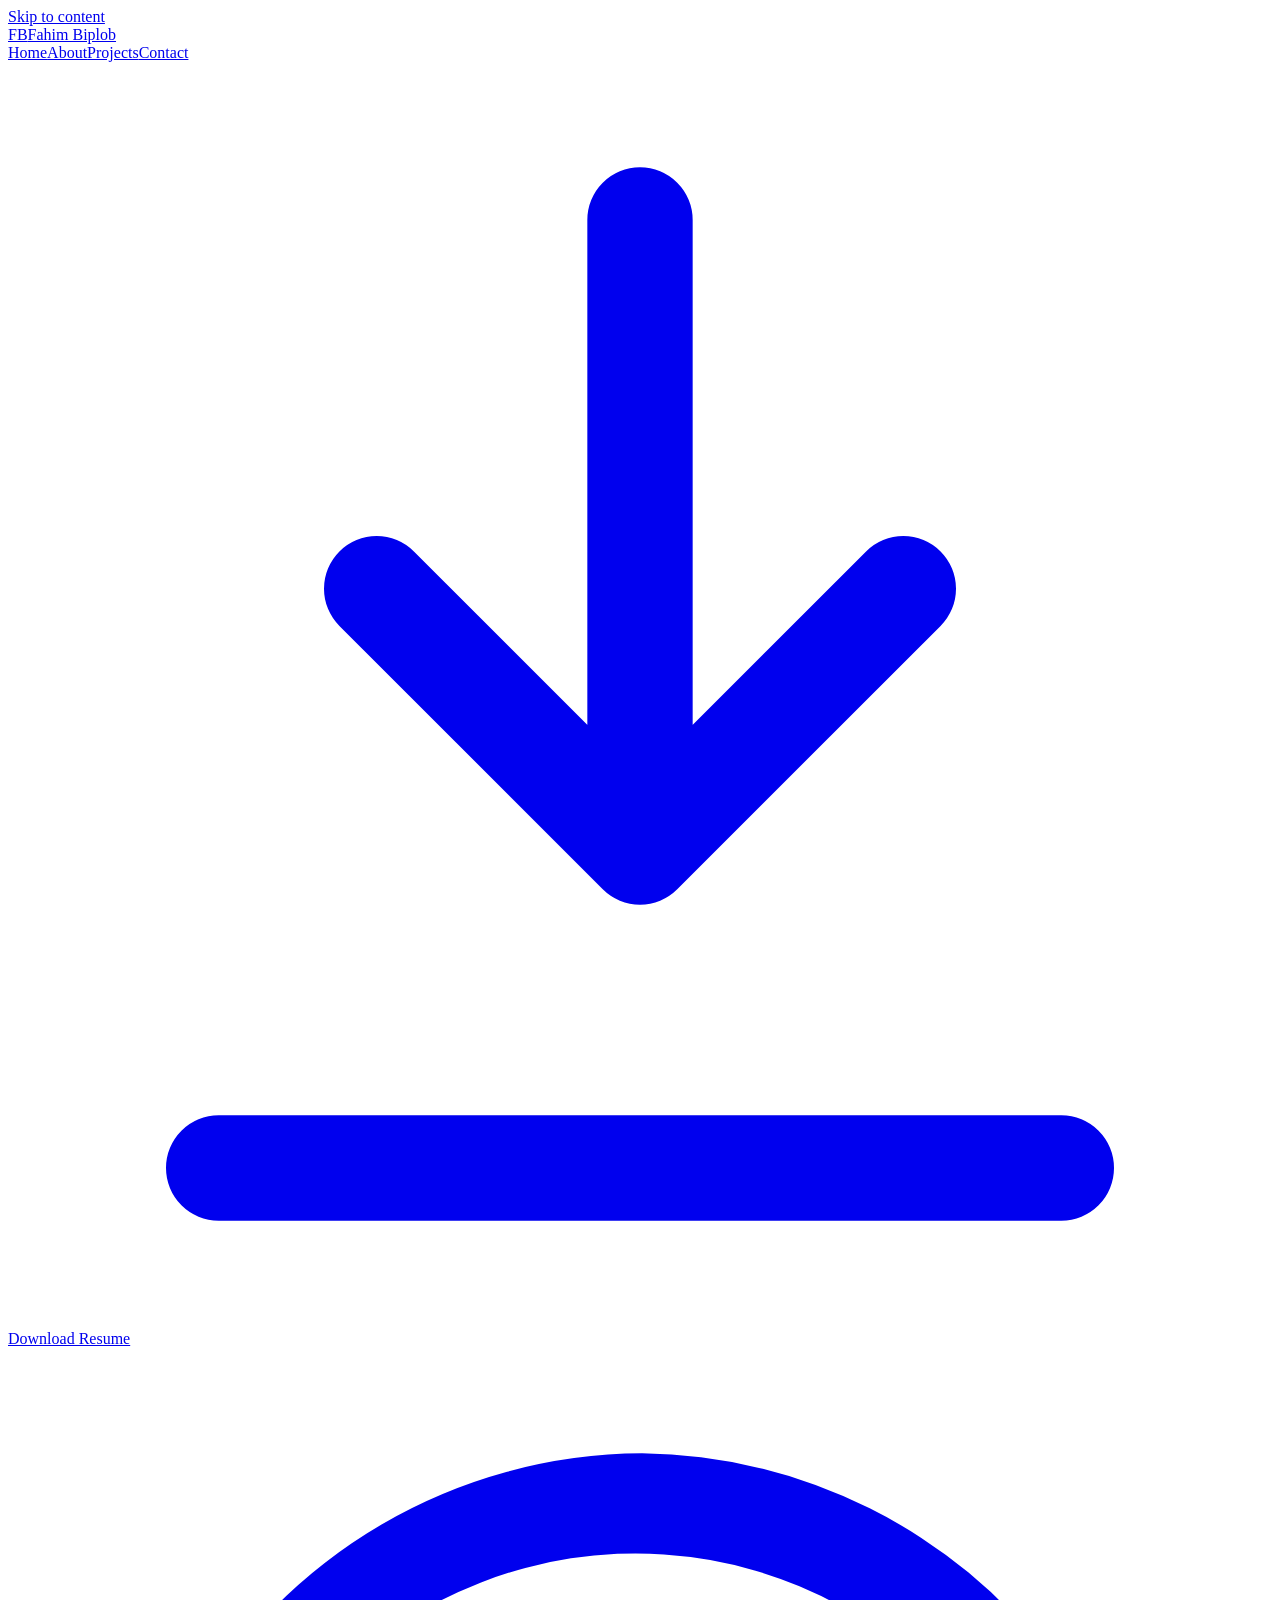
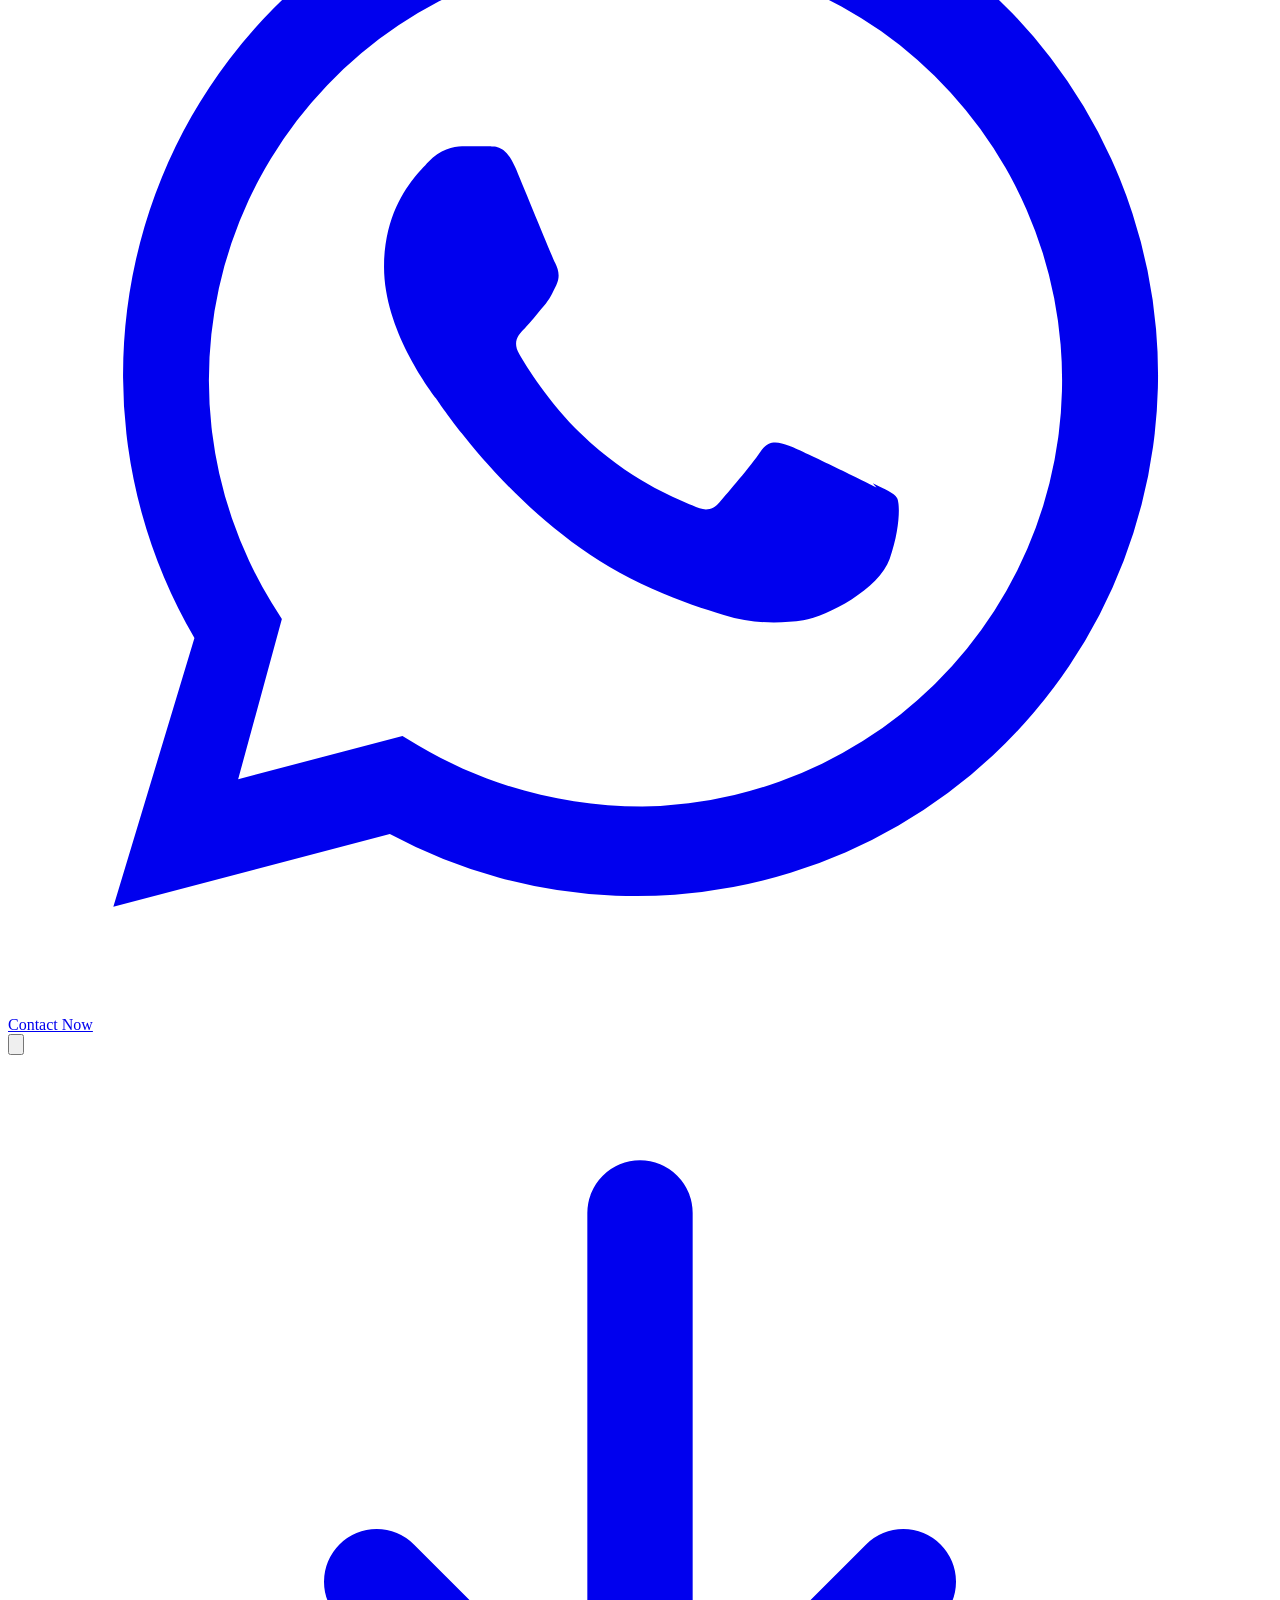
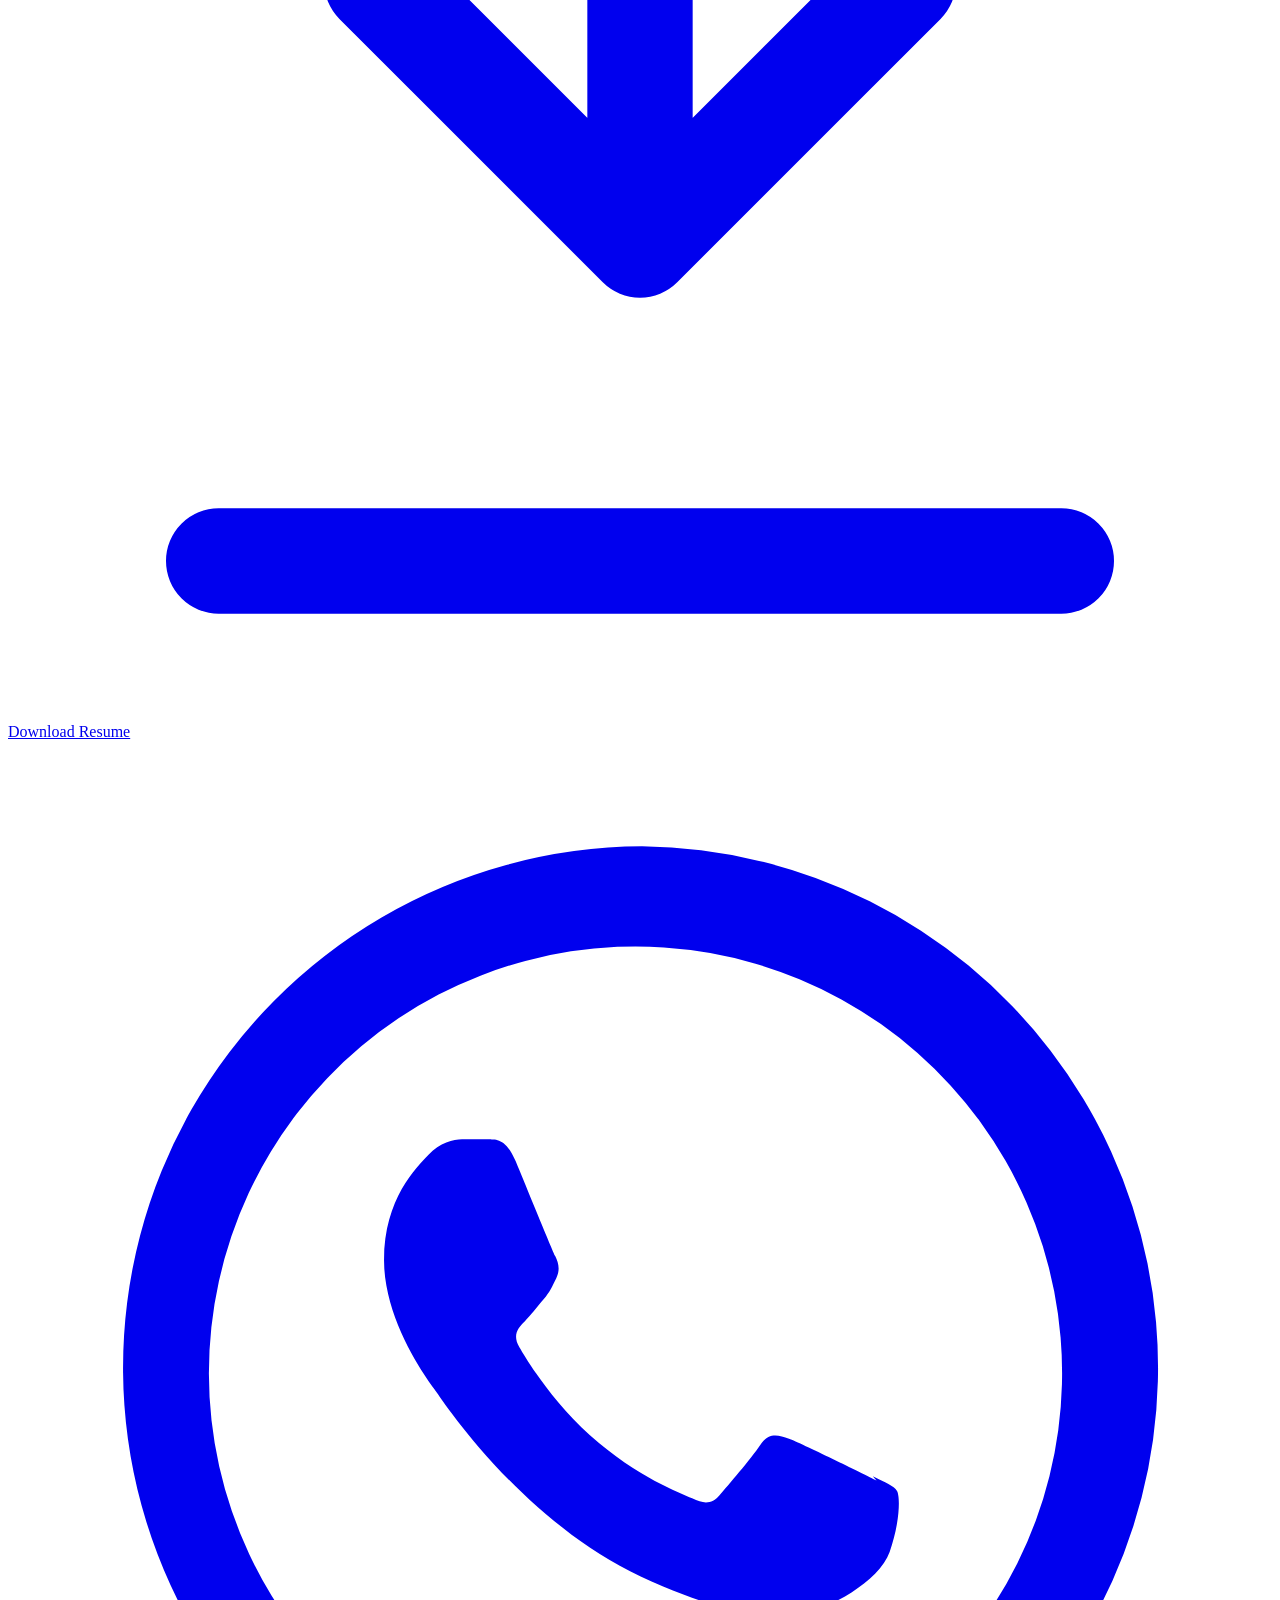
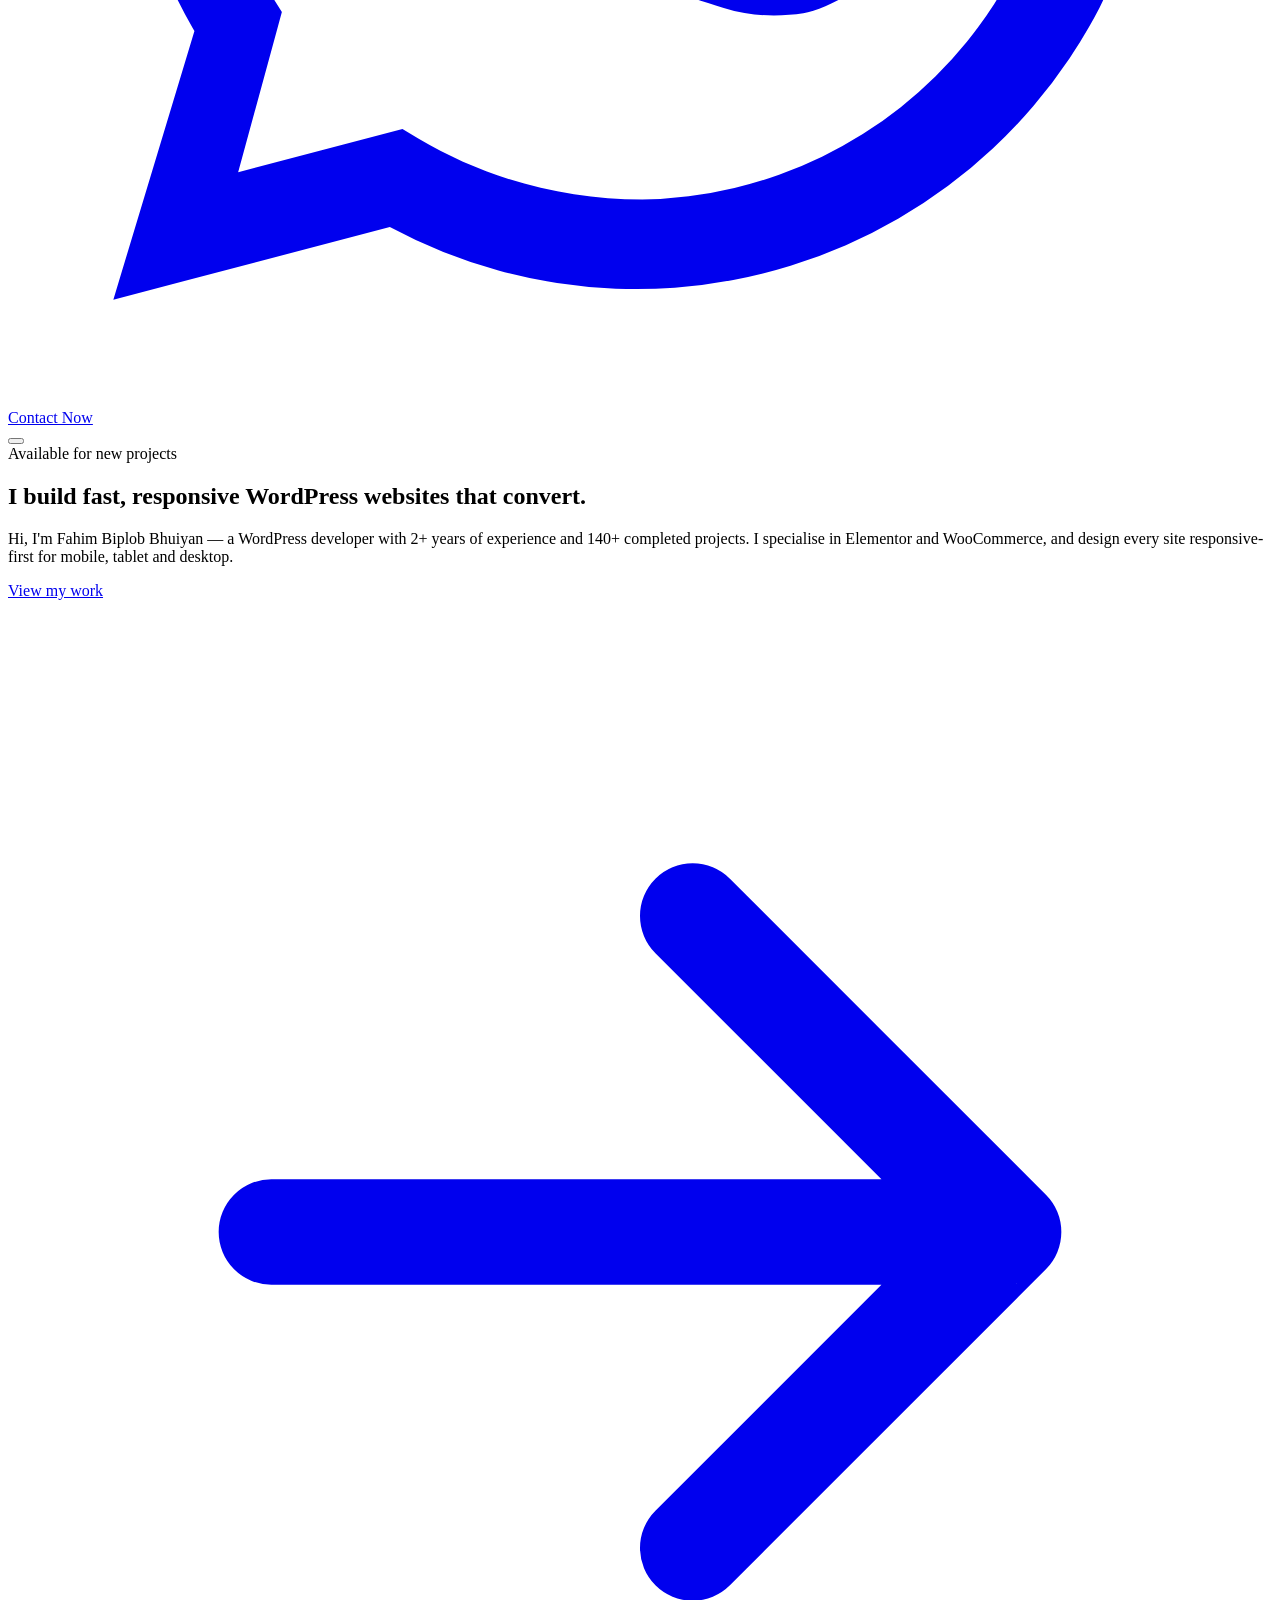
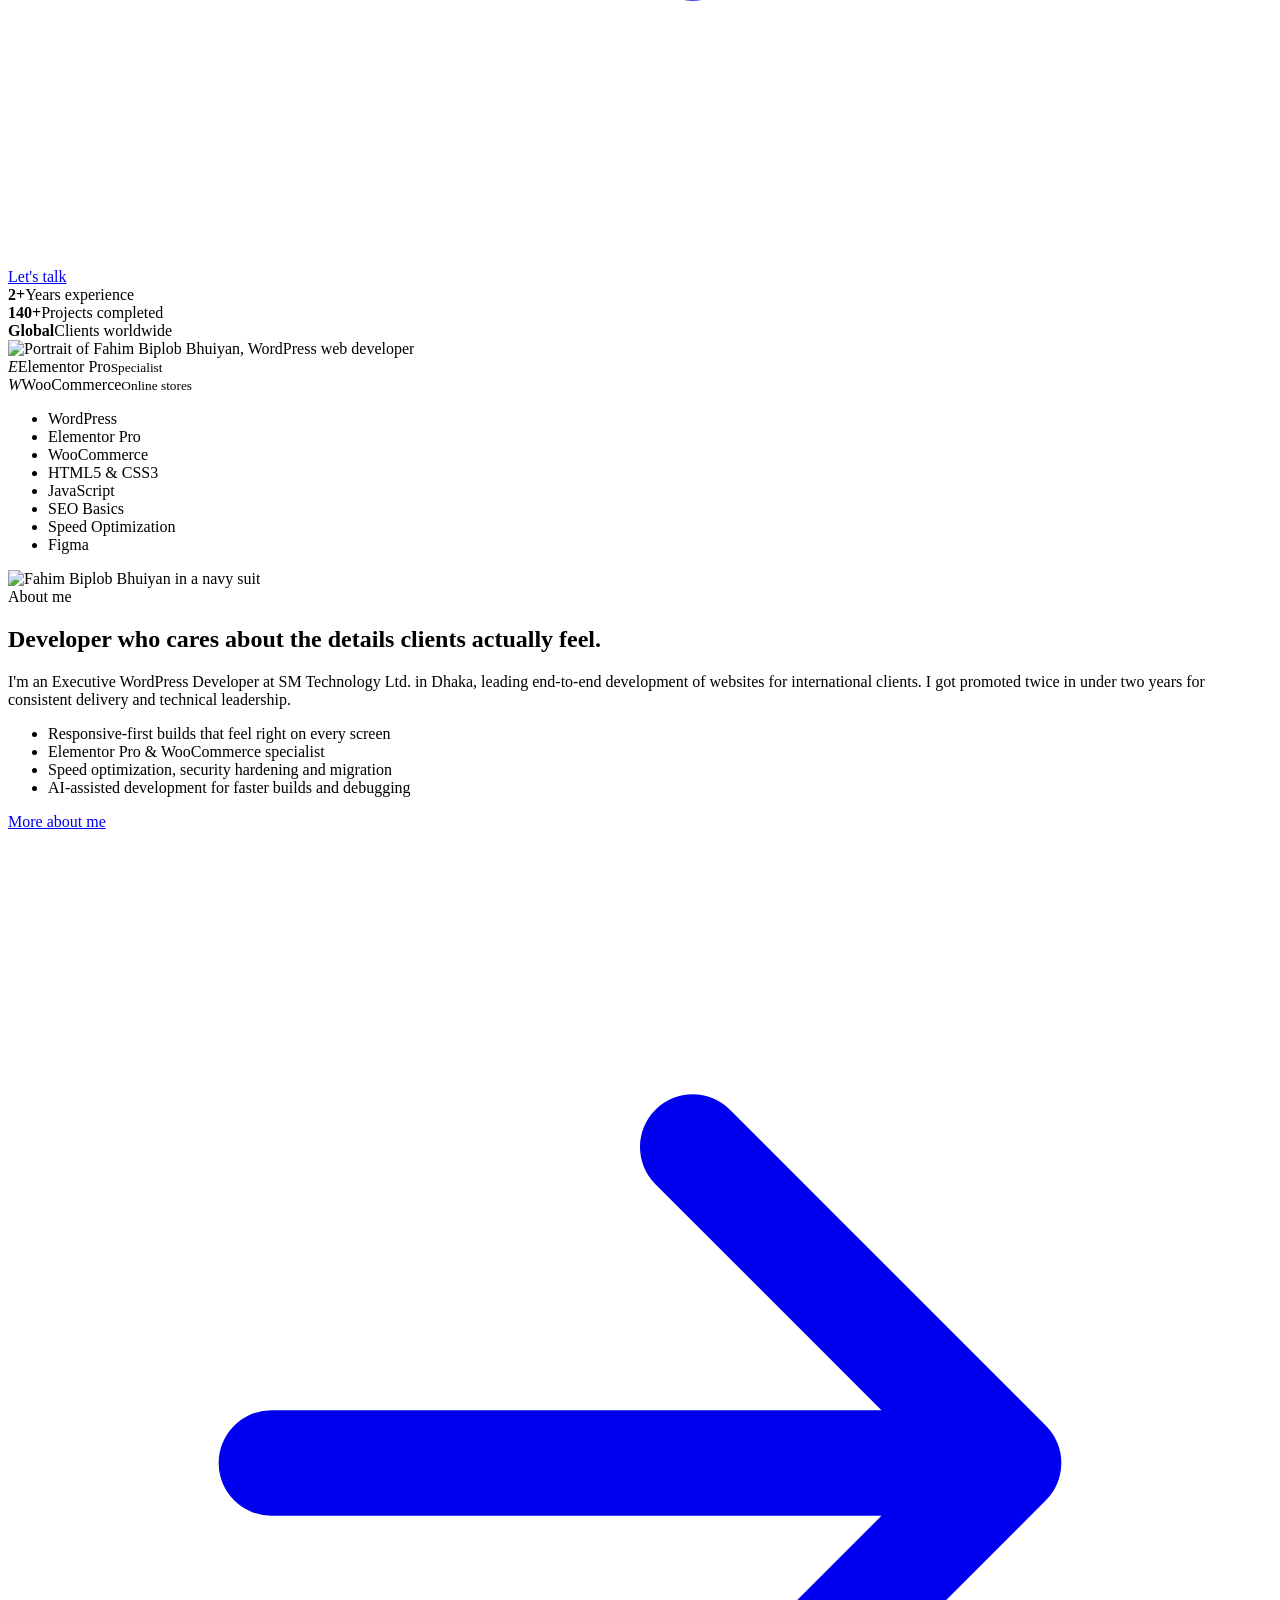
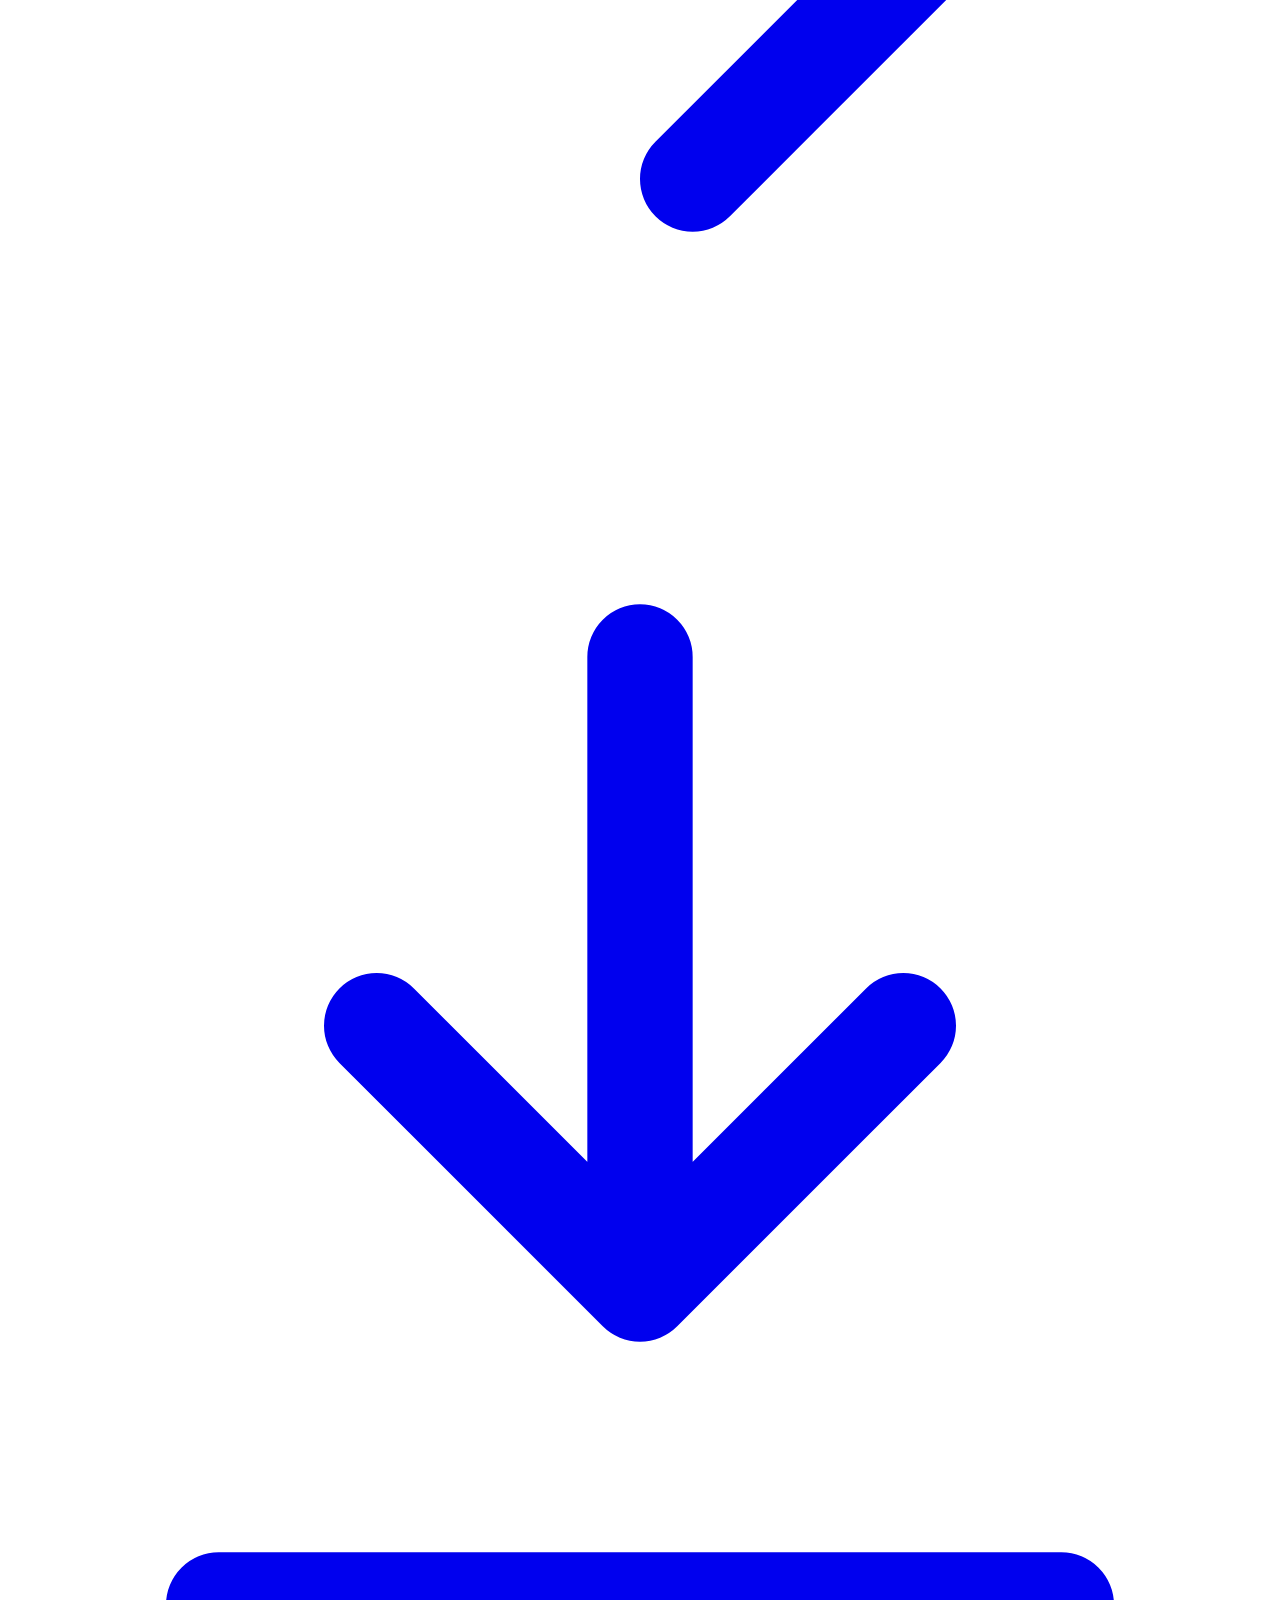
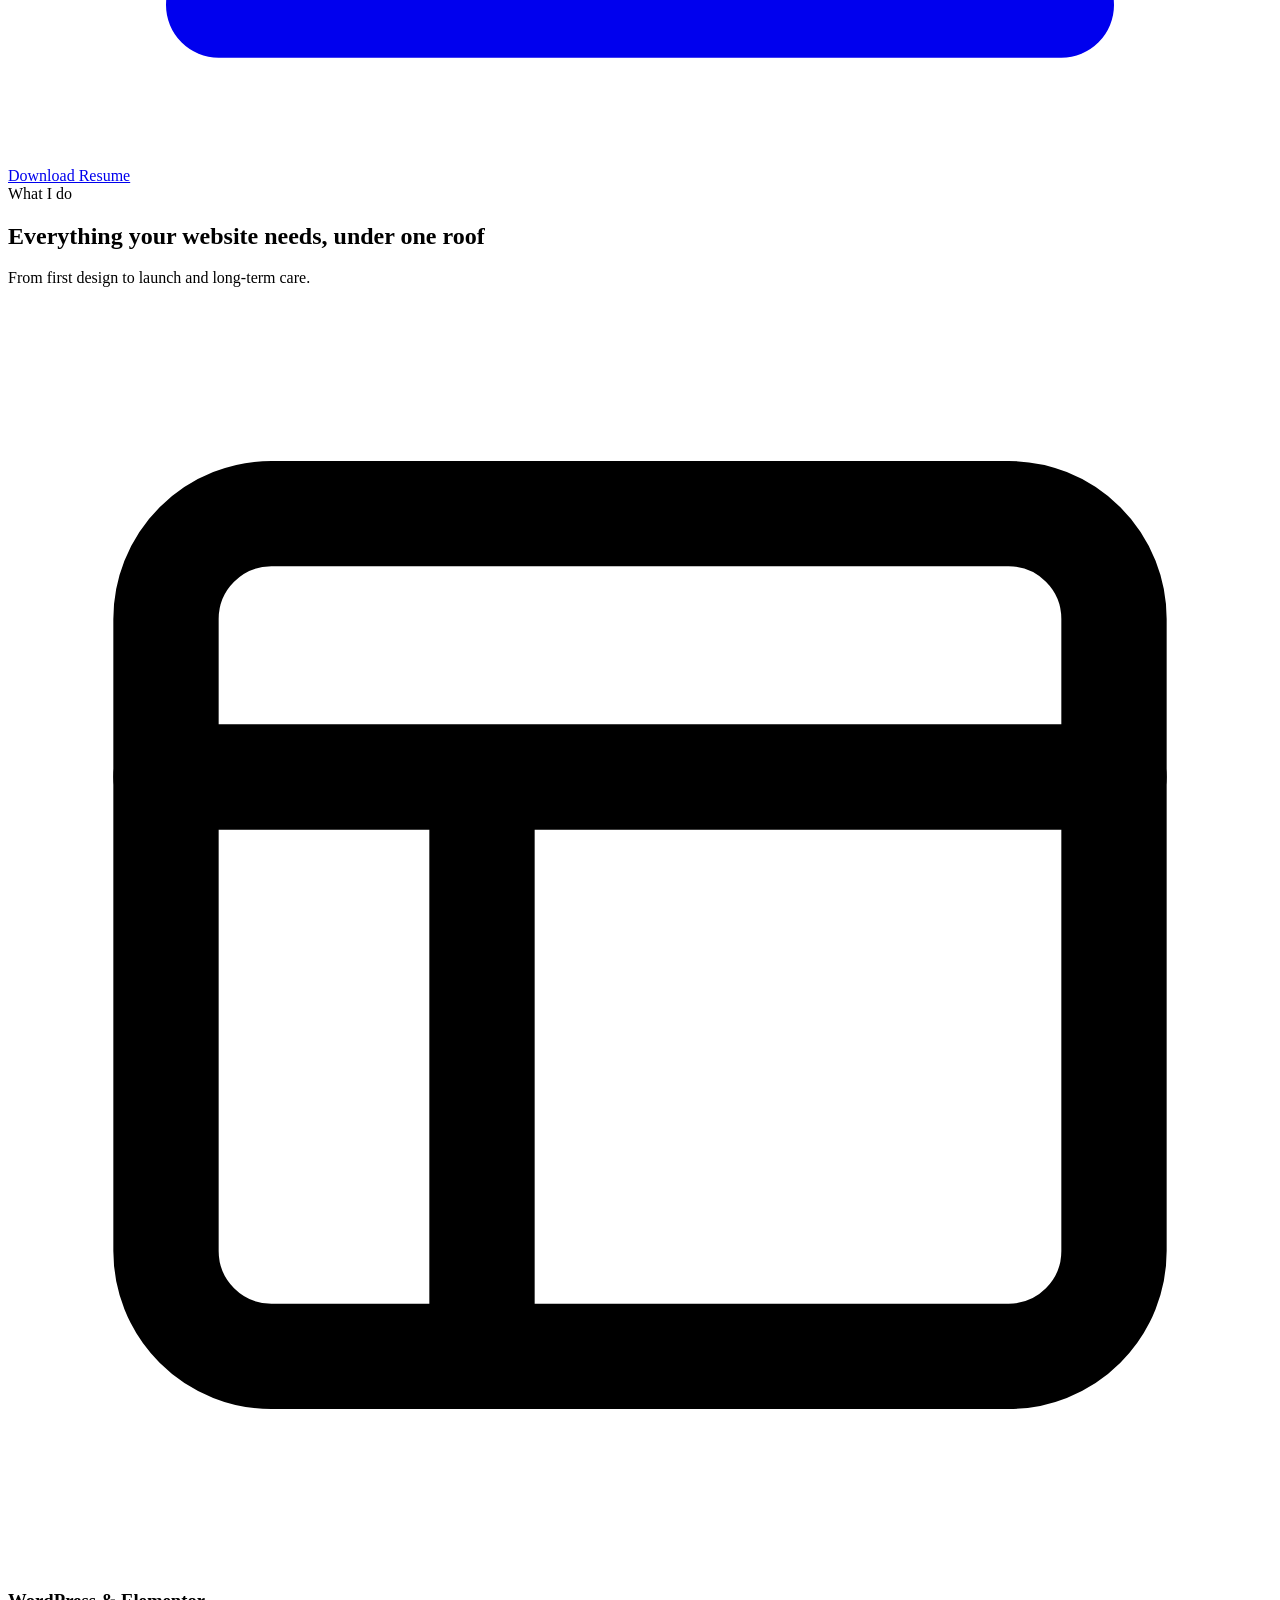
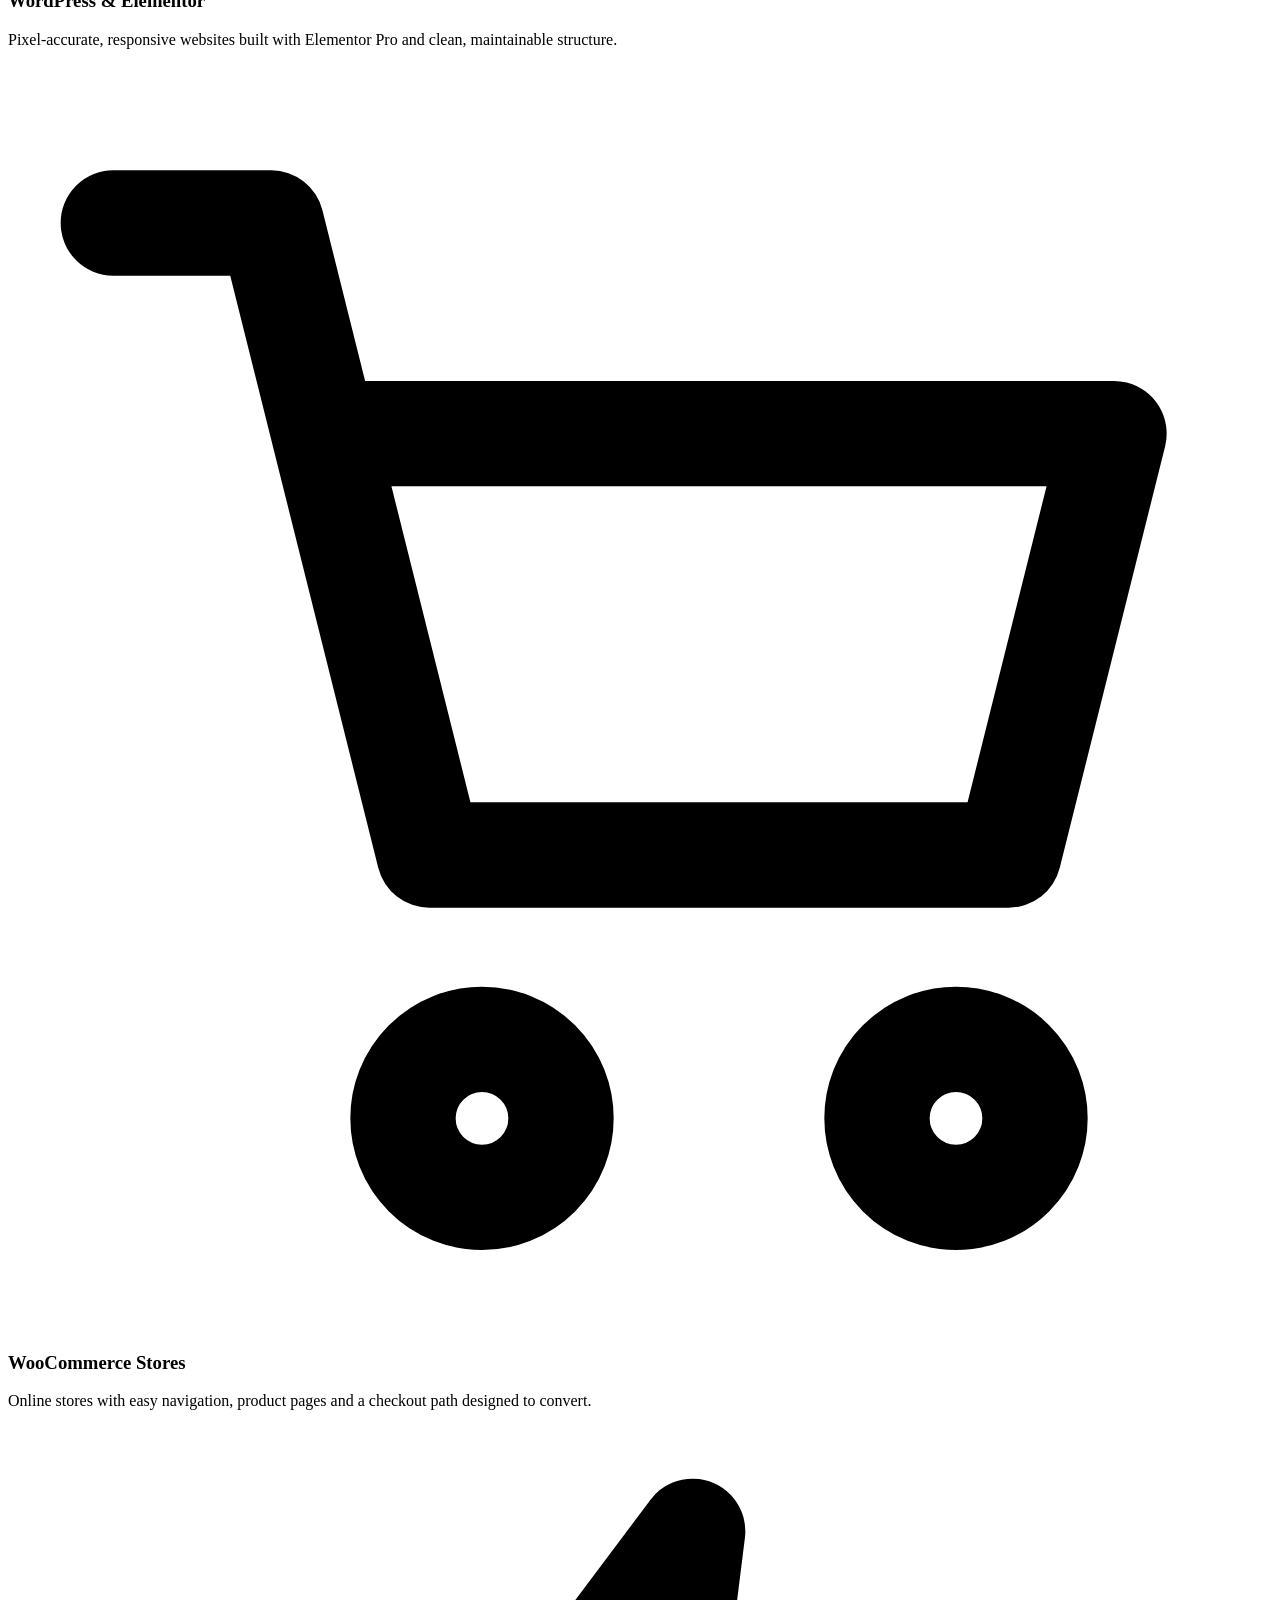
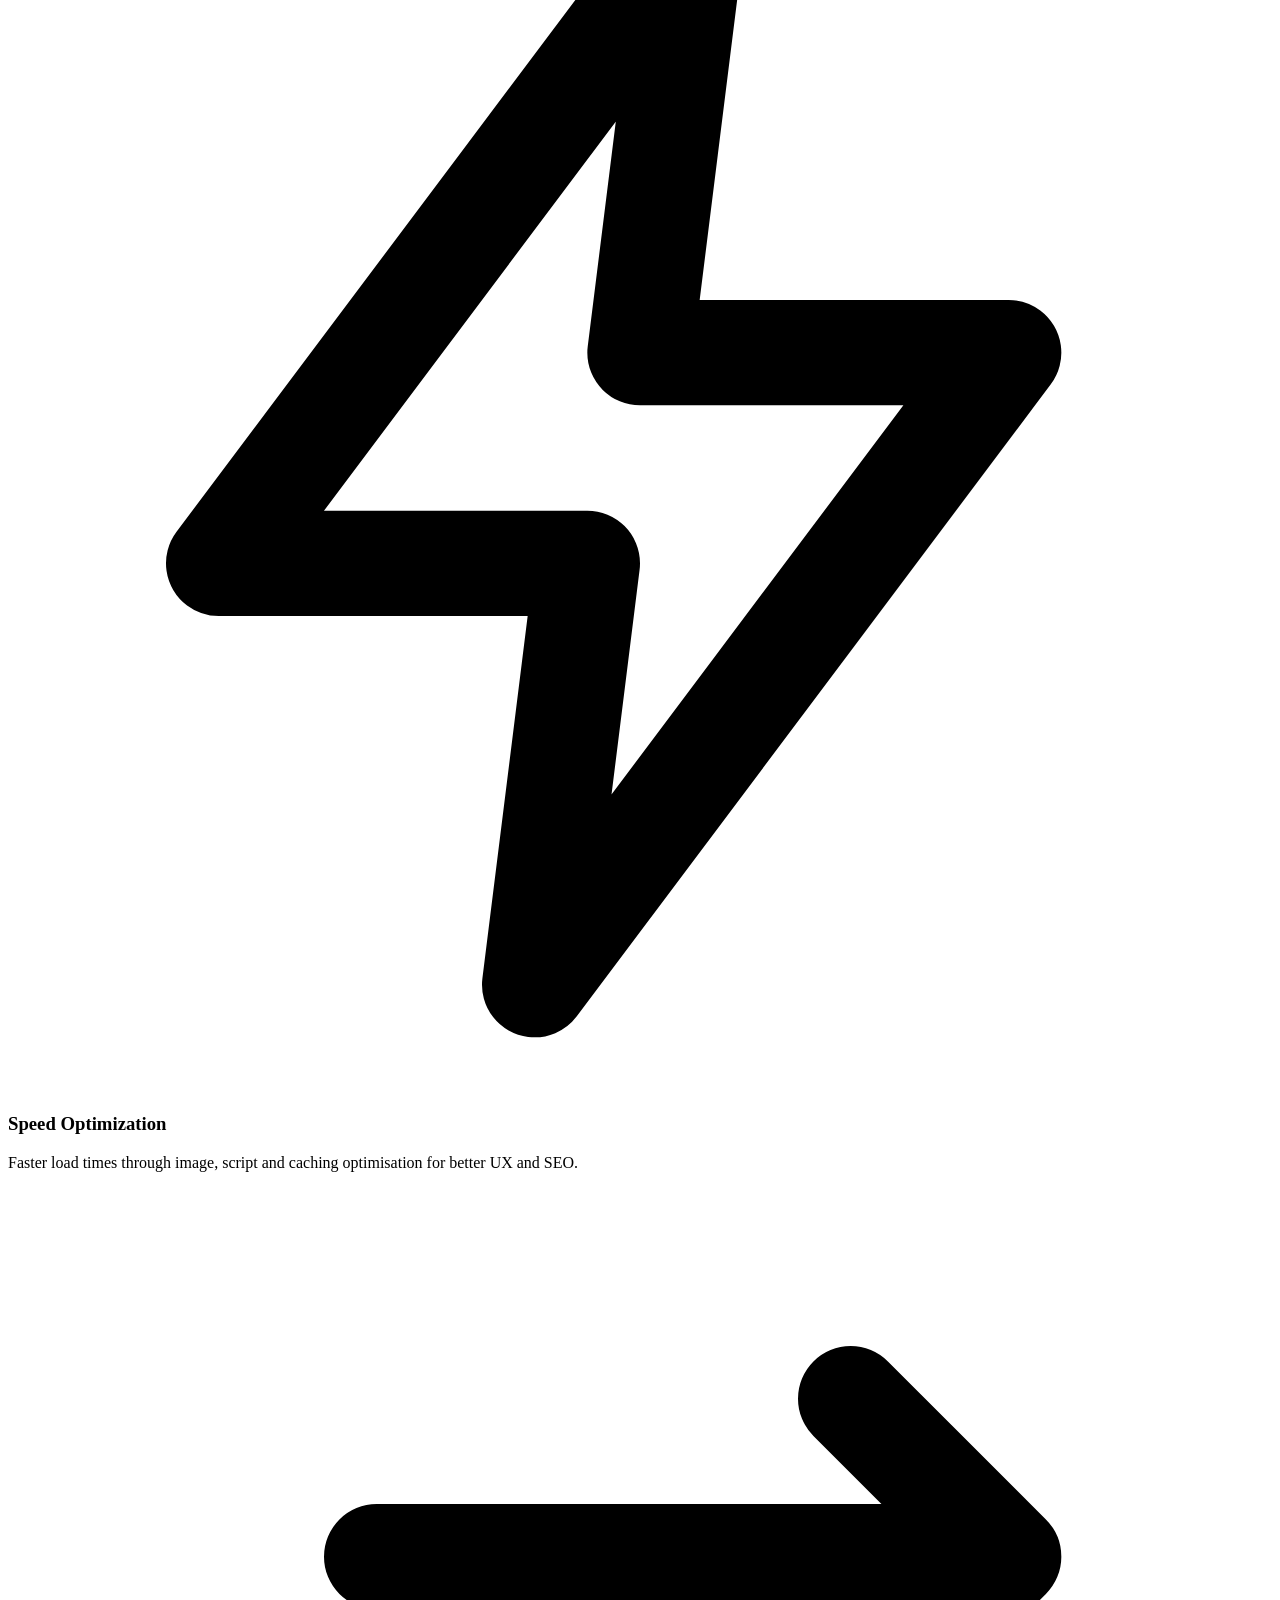
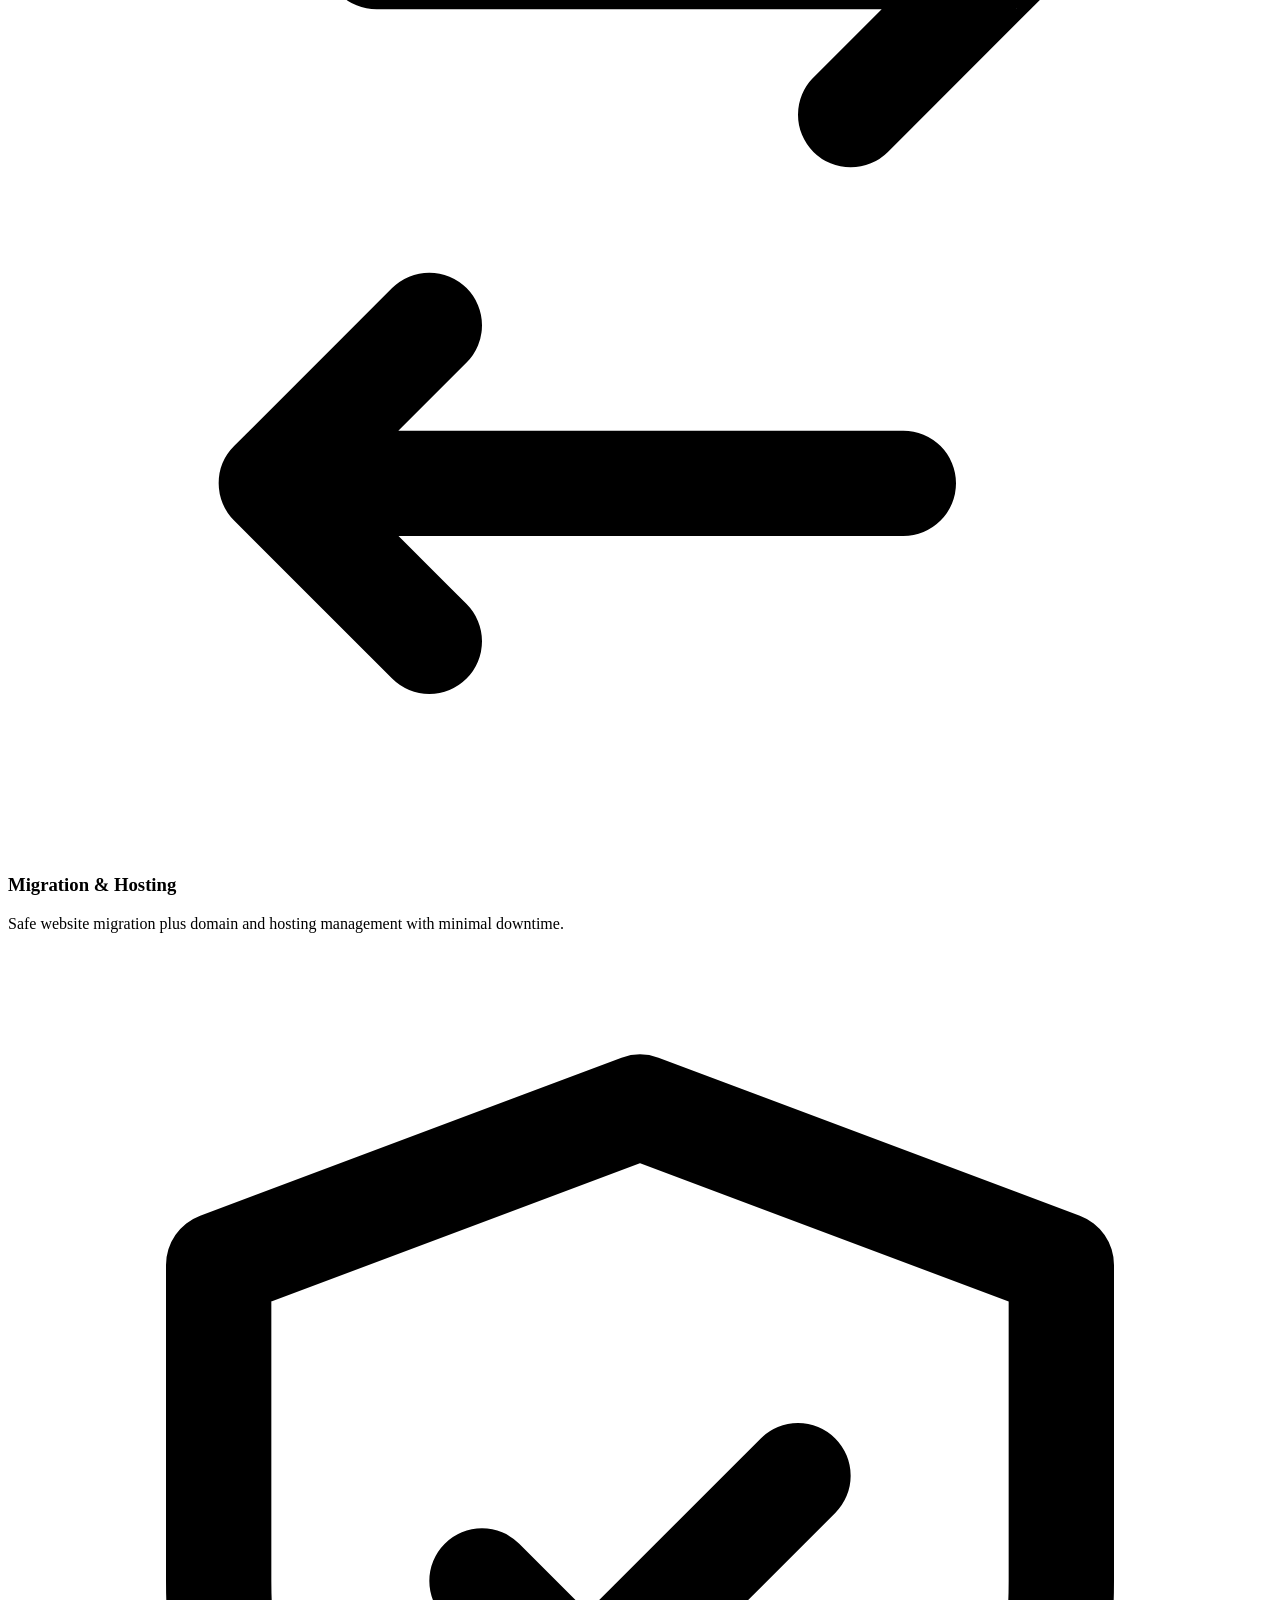
==== index.html @ 8b0f40a7 "Add files via upload" ====
<!DOCTYPE html>
<html lang="en">
<head>
<meta charset="utf-8">
<meta name="viewport" content="width=device-width, initial-scale=1">
<title>Fahim Biplob Bhuiyan — WordPress Web Developer</title>
<meta name="description" content="WordPress developer with 2+ years of experience and 140+ projects. Elementor & WooCommerce specialist building fast, responsive-first websites for global clients.">
<meta name="author" content="Fahim Biplob Bhuiyan">
<meta name="theme-color" content="#050b1a">
<meta property="og:type" content="website">
<meta property="og:title" content="Fahim Biplob Bhuiyan — WordPress Web Developer">
<meta property="og:description" content="WordPress developer with 2+ years of experience and 140+ projects. Elementor & WooCommerce specialist building fast, responsive-first websites for global clients.">
<meta property="og:image" content="assets/fahim-biplob-bhuiyan.jpeg">
<link rel="icon" href="data:image/svg+xml,%3Csvg xmlns='http://www.w3.org/2000/svg' viewBox='0 0 64 64'%3E%3Crect width='64' height='64' rx='16' fill='%234d8dff'/%3E%3Ctext x='32' y='42' font-family='Arial' font-weight='800' font-size='28' text-anchor='middle' fill='%2304101f'%3EFB%3C/text%3E%3C/svg%3E">
<link rel="preconnect" href="https://fonts.googleapis.com">
<link rel="preconnect" href="https://fonts.gstatic.com" crossorigin>
<link href="https://fonts.googleapis.com/css2?family=Inter:wght@400;500;600&family=Sora:wght@500;600;700;800&display=swap" rel="stylesheet">
<link rel="stylesheet" href="css/style.css">
<script>try{if(localStorage.getItem('theme')==='light')document.documentElement.setAttribute('data-theme','light')}catch(e){}</script>
</head>
<body data-page="home">
<a class="skip-link" href="#main">Skip to content</a>
<header class="site-header">
  <div class="container nav">
    <a class="brand" href="index.html" aria-label="Fahim Biplob Bhuiyan — home"><span class="brand-mark">FB</span><span>Fahim Biplob</span></a>
    <nav class="nav-links" id="nav-menu" aria-label="Main">
      <a class="nav-link active" href="index.html" aria-current="page">Home</a><a class="nav-link" href="about.html">About</a><a class="nav-link" href="projects.html">Projects</a><a class="nav-link" href="contact.html">Contact</a>
      <div class="nav-mobile-cta">
        <a class="btn btn-ghost" href="assets/Fahim-Biplob-Bhuiyan-Resume.pdf" target="_blank" rel="noopener" download><svg viewBox="0 0 24 24" fill="none" stroke="currentColor" stroke-width="2" stroke-linecap="round" stroke-linejoin="round"><path d="M12 3v12m0 0 5-5m-5 5-5-5M4 21h16"/></svg> Download Resume</a>
        <a class="btn btn-wa" href="https://wa.me/8801739857039" target="_blank" rel="noopener"><svg viewBox="0 0 24 24" fill="currentColor"><path d="M12.04 2a9.9 9.9 0 0 0-8.5 14.9L2 22l5.25-1.38A9.9 9.9 0 1 0 12.04 2Zm0 18.1c-1.5 0-2.97-.4-4.25-1.16l-.3-.18-3.12.82.83-3.04-.2-.32A8.1 8.1 0 1 1 12.04 20.1Zm4.45-6.06c-.24-.12-1.44-.71-1.66-.79-.22-.08-.39-.12-.55.12-.16.24-.63.79-.77.95-.14.16-.28.18-.52.06-.24-.12-1.02-.38-1.94-1.2-.72-.64-1.2-1.43-1.34-1.67-.14-.24-.02-.37.1-.49.11-.11.24-.28.36-.42.12-.14.16-.24.24-.4.08-.16.04-.3-.02-.42-.06-.12-.55-1.32-.75-1.8-.2-.47-.4-.41-.55-.42h-.47c-.16 0-.42.06-.64.3-.22.24-.84.82-.84 2s.86 2.32.98 2.48c.12.16 1.69 2.58 4.1 3.62.57.25 1.02.4 1.37.5.58.18 1.1.16 1.51.1.46-.07 1.44-.59 1.64-1.16.2-.57.2-1.06.14-1.16-.06-.1-.22-.16-.46-.28Z"/></svg> Contact Now</a>
      </div>
    </nav>
    <div class="nav-actions">
      <button class="theme-toggle" type="button" data-theme-toggle aria-label="Toggle light / dark theme"><svg class="i-moon" viewBox="0 0 24 24" fill="none" stroke="currentColor" stroke-width="2" stroke-linecap="round" stroke-linejoin="round"><path d="M21 12.8A9 9 0 1 1 11.2 3a7 7 0 0 0 9.8 9.8Z"/></svg><svg class="i-sun" viewBox="0 0 24 24" fill="none" stroke="currentColor" stroke-width="2" stroke-linecap="round" stroke-linejoin="round"><circle cx="12" cy="12" r="4"/><path d="M12 2v2m0 16v2M4.9 4.9l1.4 1.4m11.4 11.4 1.4 1.4M2 12h2m16 0h2M4.9 19.1l1.4-1.4m11.4-11.4 1.4-1.4"/></svg></button>
      <a class="btn btn-ghost btn-sm" href="assets/Fahim-Biplob-Bhuiyan-Resume.pdf" target="_blank" rel="noopener" download><svg viewBox="0 0 24 24" fill="none" stroke="currentColor" stroke-width="2" stroke-linecap="round" stroke-linejoin="round"><path d="M12 3v12m0 0 5-5m-5 5-5-5M4 21h16"/></svg> Download Resume</a>
      <a class="btn btn-wa btn-sm" href="https://wa.me/8801739857039" target="_blank" rel="noopener"><svg viewBox="0 0 24 24" fill="currentColor"><path d="M12.04 2a9.9 9.9 0 0 0-8.5 14.9L2 22l5.25-1.38A9.9 9.9 0 1 0 12.04 2Zm0 18.1c-1.5 0-2.97-.4-4.25-1.16l-.3-.18-3.12.82.83-3.04-.2-.32A8.1 8.1 0 1 1 12.04 20.1Zm4.45-6.06c-.24-.12-1.44-.71-1.66-.79-.22-.08-.39-.12-.55.12-.16.24-.63.79-.77.95-.14.16-.28.18-.52.06-.24-.12-1.02-.38-1.94-1.2-.72-.64-1.2-1.43-1.34-1.67-.14-.24-.02-.37.1-.49.11-.11.24-.28.36-.42.12-.14.16-.24.24-.4.08-.16.04-.3-.02-.42-.06-.12-.55-1.32-.75-1.8-.2-.47-.4-.41-.55-.42h-.47c-.16 0-.42.06-.64.3-.22.24-.84.82-.84 2s.86 2.32.98 2.48c.12.16 1.69 2.58 4.1 3.62.57.25 1.02.4 1.37.5.58.18 1.1.16 1.51.1.46-.07 1.44-.59 1.64-1.16.2-.57.2-1.06.14-1.16-.06-.1-.22-.16-.46-.28Z"/></svg> Contact Now</a>
    </div>
    <button class="nav-toggle" type="button" aria-expanded="false" aria-controls="nav-menu" aria-label="Open menu"><span></span></button>
  </div>
</header>
<main id="main">

<section class="hero">
  <div class="container hero-grid">
    <div class="hero-copy">
      <span class="badge"><span class="dot"></span> Available for new projects</span>
      <h1>I build fast, <span class="gradient-text">responsive WordPress</span> websites that convert.</h1>
      <p class="lead">Hi, I'm Fahim Biplob Bhuiyan — a WordPress developer with 2+ years of experience and 140+ completed projects. I specialise in Elementor and WooCommerce, and design every site responsive-first for mobile, tablet and desktop.</p>
      <div class="hero-cta">
        <a class="btn btn-primary" href="projects.html">View my work <svg viewBox="0 0 24 24" fill="none" stroke="currentColor" stroke-width="2" stroke-linecap="round" stroke-linejoin="round"><path d="M5 12h14M13 6l6 6-6 6"/></svg></a>
        <a class="btn btn-ghost" href="contact.html">Let's talk</a>
      </div>
      <div class="stats">
        <div class="stat"><strong data-count="2" data-suffix="+">2+</strong><span>Years experience</span></div>
        <div class="stat"><strong data-count="140" data-suffix="+">140+</strong><span>Projects completed</span></div>
        <div class="stat"><strong>Global</strong><span>Clients worldwide</span></div>
      </div>
    </div>
    <div class="hero-visual">
      <div class="photo-frame"><img src="assets/fahim-biplob-bhuiyan.jpeg" alt="Portrait of Fahim Biplob Bhuiyan, WordPress web developer" width="1086" height="1448" fetchpriority="high"></div>
      <div class="float-chip chip-a"><i>E</i><span>Elementor Pro<small>Specialist</small></span></div>
      <div class="float-chip chip-b"><i>W</i><span>WooCommerce<small>Online stores</small></span></div>
    </div>
  </div>
</section>

<div class="skills-strip">
  <div class="container"><ul><li>WordPress</li><li>Elementor Pro</li><li>WooCommerce</li><li>HTML5 &amp; CSS3</li><li>JavaScript</li><li>SEO Basics</li><li>Speed Optimization</li><li>Figma</li></ul></div>
</div>

<section class="section" id="about">
  <div class="container about-grid">
    <div class="about-photo reveal"><img src="assets/fahim-biplob-bhuiyan.jpeg" alt="Fahim Biplob Bhuiyan in a navy suit" loading="lazy" width="1086" height="1448"></div>
    <div class="reveal">
      <span class="eyebrow">About me</span>
      <h2 class="section-title">Developer who cares about the details clients actually feel.</h2>
      <p class="lead">I'm an Executive WordPress Developer at SM Technology Ltd. in Dhaka, leading end-to-end development of websites for international clients. I got promoted twice in under two years for consistent delivery and technical leadership.</p>
      <ul class="check-list">
        <li>Responsive-first builds that feel right on every screen</li>
        <li>Elementor Pro &amp; WooCommerce specialist</li>
        <li>Speed optimization, security hardening and migration</li>
        <li>AI-assisted development for faster builds and debugging</li>
      </ul>
      <div class="hero-cta" style="margin:0">
        <a class="btn btn-primary" href="about.html">More about me <svg viewBox="0 0 24 24" fill="none" stroke="currentColor" stroke-width="2" stroke-linecap="round" stroke-linejoin="round"><path d="M5 12h14M13 6l6 6-6 6"/></svg></a>
        <a class="btn btn-ghost" href="assets/Fahim-Biplob-Bhuiyan-Resume.pdf" target="_blank" rel="noopener" download><svg viewBox="0 0 24 24" fill="none" stroke="currentColor" stroke-width="2" stroke-linecap="round" stroke-linejoin="round"><path d="M12 3v12m0 0 5-5m-5 5-5-5M4 21h16"/></svg> Download Resume</a>
      </div>
    </div>
  </div>
</section>

<section class="section section-alt">
  <div class="container">
    <div class="section-head center reveal">
      <span class="eyebrow">What I do</span>
      <h2 class="section-title">Everything your website needs, under one roof</h2>
      <p class="lead">From first design to launch and long-term care.</p>
    </div>
    <div class="grid grid-3"><article class="card reveal" style="transition-delay:0ms"><div class="icon-box"><svg viewBox="0 0 24 24" fill="none" stroke="currentColor" stroke-width="2" stroke-linecap="round" stroke-linejoin="round"><rect x="3" y="4" width="18" height="16" rx="2"/><path d="M3 9h18M9 9v11"/></svg></div><h3>WordPress & Elementor</h3><p>Pixel-accurate, responsive websites built with Elementor Pro and clean, maintainable structure.</p></article>
<article class="card reveal" style="transition-delay:70ms"><div class="icon-box"><svg viewBox="0 0 24 24" fill="none" stroke="currentColor" stroke-width="2" stroke-linecap="round" stroke-linejoin="round"><circle cx="9" cy="20" r="1.5"/><circle cx="18" cy="20" r="1.5"/><path d="M2 3h3l3 12h11l2-8H6"/></svg></div><h3>WooCommerce Stores</h3><p>Online stores with easy navigation, product pages and a checkout path designed to convert.</p></article>
<article class="card reveal" style="transition-delay:140ms"><div class="icon-box"><svg viewBox="0 0 24 24" fill="none" stroke="currentColor" stroke-width="2" stroke-linecap="round" stroke-linejoin="round"><path d="M13 2 4 14h7l-1 8 9-12h-7l1-8Z"/></svg></div><h3>Speed Optimization</h3><p>Faster load times through image, script and caching optimisation for better UX and SEO.</p></article>
<article class="card reveal" style="transition-delay:210ms"><div class="icon-box"><svg viewBox="0 0 24 24" fill="none" stroke="currentColor" stroke-width="2" stroke-linecap="round" stroke-linejoin="round"><path d="M7 7h12l-3-3m3 3-3 3M17 17H5l3-3m-3 3 3 3"/></svg></div><h3>Migration & Hosting</h3><p>Safe website migration plus domain and hosting management with minimal downtime.</p></article>
<article class="card reveal" style="transition-delay:280ms"><div class="icon-box"><svg viewBox="0 0 24 24" fill="none" stroke="currentColor" stroke-width="2" stroke-linecap="round" stroke-linejoin="round"><path d="M12 3 4 6v6c0 5 3.4 8.4 8 9 4.6-.6 8-4 8-9V6l-8-3Z"/><path d="m9 12 2 2 4-4"/></svg></div><h3>Website Security</h3><p>Hardening and routine protection to keep your WordPress site safe and stable.</p></article>
<article class="card reveal" style="transition-delay:350ms"><div class="icon-box"><svg viewBox="0 0 24 24" fill="none" stroke="currentColor" stroke-width="2" stroke-linecap="round" stroke-linejoin="round"><path d="m12 3 1.8 5.2L19 10l-5.2 1.8L12 17l-1.8-5.2L5 10l5.2-1.8L12 3Zm7 12 .8 2.2L22 18l-2.2.8L19 21l-.8-2.2L16 18l2.2-.8L19 15Z"/></svg></div><h3>AI-Assisted Development</h3><p>AI-assisted JavaScript, PHP and MySQL work to speed up builds and debugging.</p></article></div>
  </div>
</section>

<section class="section" id="featured">
  <div class="container">
    <div class="section-head reveal">
      <span class="eyebrow">Featured projects</span>
      <h2 class="section-title">Recent work for real businesses</h2>
      <p class="lead">A selection of live websites I've built — each with its own case study.</p>
    </div>
    <div class="grid grid-2"><a class="project-card reveal" href="project-2.html" data-cat="realestate" style="transition-delay:0ms">
  <div class="browser"><div class="browser-bar"><i></i><i></i><i></i><span>https://rokallcus.com</span></div><div class="shot"><span>rokallcus.com</span><img src="assets/projects/project-2.jpg" data-fb="https://s0.wp.com/mshots/v1/https%3A%2F%2Frokallcus.com?w=1200&h=750" onerror="if(this.dataset.fb){this.src=this.dataset.fb;this.dataset.fb=''}else{this.style.display='none'}" alt="Screenshot of the Rokall CUS website" loading="lazy" width="1200" height="750"></div></div>
  <div class="project-body">
    <span class="chip">Real Estate</span>
    <h3>Rokall CUS</h3>
    <p>Real estate website with property listings and a streamlined buyer/investor journey.</p>
    <span class="link-arrow">View case study <svg viewBox="0 0 24 24" fill="none" stroke="currentColor" stroke-width="2" stroke-linecap="round" stroke-linejoin="round"><path d="M5 12h14M13 6l6 6-6 6"/></svg></span>
  </div>
</a>
<a class="project-card reveal" href="project-5.html" data-cat="ecommerce" style="transition-delay:90ms">
  <div class="browser"><div class="browser-bar"><i></i><i></i><i></i><span>https://94sportksa.com</span></div><div class="shot"><span>94sportksa.com</span><img src="assets/projects/project-5.jpg" data-fb="https://s0.wp.com/mshots/v1/https%3A%2F%2F94sportksa.com?w=1200&h=750" onerror="if(this.dataset.fb){this.src=this.dataset.fb;this.dataset.fb=''}else{this.style.display='none'}" alt="Screenshot of the 94 Sport KSA website" loading="lazy" width="1200" height="750"></div></div>
  <div class="project-body">
    <span class="chip">E-commerce</span>
    <h3>94 Sport KSA</h3>
    <p>Sports e-commerce website with user-friendly navigation to boost conversions.</p>
    <span class="link-arrow">View case study <svg viewBox="0 0 24 24" fill="none" stroke="currentColor" stroke-width="2" stroke-linecap="round" stroke-linejoin="round"><path d="M5 12h14M13 6l6 6-6 6"/></svg></span>
  </div>
</a>
<a class="project-card reveal" href="project-4.html" data-cat="realestate" style="transition-delay:180ms">
  <div class="browser"><div class="browser-bar"><i></i><i></i><i></i><span>https://buyhomeitaly.com</span></div><div class="shot"><span>buyhomeitaly.com</span><img src="assets/projects/project-4.jpg" data-fb="https://s0.wp.com/mshots/v1/https%3A%2F%2Fbuyhomeitaly.com?w=1200&h=750" onerror="if(this.dataset.fb){this.src=this.dataset.fb;this.dataset.fb=''}else{this.style.display='none'}" alt="Screenshot of the Buy Home Italy website" loading="lazy" width="1200" height="750"></div></div>
  <div class="project-body">
    <span class="chip">Real Estate</span>
    <h3>Buy Home Italy</h3>
    <p>Real estate website for Italian properties with user-friendly search.</p>
    <span class="link-arrow">View case study <svg viewBox="0 0 24 24" fill="none" stroke="currentColor" stroke-width="2" stroke-linecap="round" stroke-linejoin="round"><path d="M5 12h14M13 6l6 6-6 6"/></svg></span>
  </div>
</a>
<a class="project-card reveal" href="project-1.html" data-cat="service" style="transition-delay:270ms">
  <div class="browser"><div class="browser-bar"><i></i><i></i><i></i><span>https://parada-facade.com</span></div><div class="shot"><span>parada-facade.com</span><img src="assets/projects/project-1.jpg" data-fb="https://s0.wp.com/mshots/v1/https%3A%2F%2Fparada-facade.com?w=1200&h=750" onerror="if(this.dataset.fb){this.src=this.dataset.fb;this.dataset.fb=''}else{this.style.display='none'}" alt="Screenshot of the Parada Façade website" loading="lazy" width="1200" height="750"></div></div>
  <div class="project-body">
    <span class="chip">Service Business</span>
    <h3>Parada Façade</h3>
    <p>Responsive façade services website for a French exterior renovation company.</p>
    <span class="link-arrow">View case study <svg viewBox="0 0 24 24" fill="none" stroke="currentColor" stroke-width="2" stroke-linecap="round" stroke-linejoin="round"><path d="M5 12h14M13 6l6 6-6 6"/></svg></span>
  </div>
</a></div>
    <div style="text-align:center;margin-top:48px" class="reveal"><a class="btn btn-ghost" href="projects.html">See all projects <svg viewBox="0 0 24 24" fill="none" stroke="currentColor" stroke-width="2" stroke-linecap="round" stroke-linejoin="round"><path d="M5 12h14M13 6l6 6-6 6"/></svg></a></div>
  </div>
</section>

<section class="section section-alt" id="contact">
  <div class="container contact-grid">
    <div class="reveal">
      <span class="eyebrow">Contact</span>
      <h2 class="section-title">Let's build your next website</h2>
      <p class="lead">Tell me about your project. I usually reply within a day — or message me directly on WhatsApp.</p>
      <ul class="contact-list">
  <li><a class="contact-item" href="https://wa.me/8801739857039" target="_blank" rel="noopener"><span class="icon-box"><svg viewBox="0 0 24 24" fill="currentColor"><path d="M12.04 2a9.9 9.9 0 0 0-8.5 14.9L2 22l5.25-1.38A9.9 9.9 0 1 0 12.04 2Zm0 18.1c-1.5 0-2.97-.4-4.25-1.16l-.3-.18-3.12.82.83-3.04-.2-.32A8.1 8.1 0 1 1 12.04 20.1Zm4.45-6.06c-.24-.12-1.44-.71-1.66-.79-.22-.08-.39-.12-.55.12-.16.24-.63.79-.77.95-.14.16-.28.18-.52.06-.24-.12-1.02-.38-1.94-1.2-.72-.64-1.2-1.43-1.34-1.67-.14-.24-.02-.37.1-.49.11-.11.24-.28.36-.42.12-.14.16-.24.24-.4.08-.16.04-.3-.02-.42-.06-.12-.55-1.32-.75-1.8-.2-.47-.4-.41-.55-.42h-.47c-.16 0-.42.06-.64.3-.22.24-.84.82-.84 2s.86 2.32.98 2.48c.12.16 1.69 2.58 4.1 3.62.57.25 1.02.4 1.37.5.58.18 1.1.16 1.51.1.46-.07 1.44-.59 1.64-1.16.2-.57.2-1.06.14-1.16-.06-.1-.22-.16-.46-.28Z"/></svg></span><span><small>WhatsApp</small><strong>+880 1739 857039</strong></span></a></li>
  <li><a class="contact-item" href="mailto:biplobbhuiyan40564@gmail.com"><span class="icon-box"><svg viewBox="0 0 24 24" fill="none" stroke="currentColor" stroke-width="2" stroke-linecap="round" stroke-linejoin="round"><rect x="3" y="5" width="18" height="14" rx="2"/><path d="m3 7 9 6 9-6"/></svg></span><span><small>Email</small><strong>biplobbhuiyan40564@gmail.com</strong></span></a></li>
  <li><a class="contact-item" href="https://www.linkedin.com/in/fahim-biplob-bhuiyan" target="_blank" rel="noopener"><span class="icon-box"><svg viewBox="0 0 24 24" fill="currentColor"><path d="M4.98 3.5a2.5 2.5 0 1 1 0 5 2.5 2.5 0 0 1 0-5ZM3 9.75h4v11.5H3V9.75Zm6.5 0h3.8v1.6h.06c.53-1 1.82-2.05 3.75-2.05 4 0 4.74 2.63 4.74 6.05v5.9h-4v-5.23c0-1.25-.02-2.86-1.74-2.86-1.75 0-2.01 1.36-2.01 2.77v5.32h-4V9.75Z"/></svg></span><span><small>LinkedIn</small><strong>fahim-biplob-bhuiyan</strong></span></a></li>
  <li class="contact-item"><span class="icon-box"><svg viewBox="0 0 24 24" fill="none" stroke="currentColor" stroke-width="2" stroke-linecap="round" stroke-linejoin="round"><path d="M12 21s7-6.2 7-11a7 7 0 1 0-14 0c0 4.8 7 11 7 11Z"/><circle cx="12" cy="10" r="2.5"/></svg></span><span><small>Location</small><strong>Dhaka, Bangladesh · working with global clients</strong></span></li>
</ul>
    </div>
    <form class="form reveal" id="contact-form" novalidate data-email="biplobbhuiyan40564@gmail.com" data-wa="8801739857039" data-endpoint="">
  <h3>Send me a message</h3>
  <div class="form-row">
    <div class="field"><label for="name">Your name</label><input id="name" name="name" type="text" autocomplete="name" placeholder="John Smith" required><span class="err" aria-live="polite"></span></div>
    <div class="field"><label for="email">Email address</label><input id="email" name="email" type="email" autocomplete="email" placeholder="you@company.com" required><span class="err" aria-live="polite"></span></div>
  </div>
  <div class="field"><label for="service">What do you need?</label>
    <select id="service" name="service">
      <option>New WordPress website</option>
      <option>WooCommerce online store</option>
      <option>Website redesign</option>
      <option>Speed optimization</option>
      <option>Website migration</option>
      <option>Website security</option>
      <option>Something else</option>
    </select><span class="err"></span>
  </div>
  <div class="field"><label for="message">Project details</label><textarea id="message" name="message" placeholder="Tell me about your project, timeline and goals…" required></textarea><span class="err" aria-live="polite"></span></div>
  <input class="hp" type="text" name="website" tabindex="-1" autocomplete="off" aria-hidden="true">
  <div class="form-actions">
    <button class="btn btn-primary" type="submit">Send by email <svg viewBox="0 0 24 24" fill="none" stroke="currentColor" stroke-width="2" stroke-linecap="round" stroke-linejoin="round"><path d="M5 12h14M13 6l6 6-6 6"/></svg></button>
    <button class="btn btn-wa" type="button" data-send-wa><svg viewBox="0 0 24 24" fill="currentColor"><path d="M12.04 2a9.9 9.9 0 0 0-8.5 14.9L2 22l5.25-1.38A9.9 9.9 0 1 0 12.04 2Zm0 18.1c-1.5 0-2.97-.4-4.25-1.16l-.3-.18-3.12.82.83-3.04-.2-.32A8.1 8.1 0 1 1 12.04 20.1Zm4.45-6.06c-.24-.12-1.44-.71-1.66-.79-.22-.08-.39-.12-.55.12-.16.24-.63.79-.77.95-.14.16-.28.18-.52.06-.24-.12-1.02-.38-1.94-1.2-.72-.64-1.2-1.43-1.34-1.67-.14-.24-.02-.37.1-.49.11-.11.24-.28.36-.42.12-.14.16-.24.24-.4.08-.16.04-.3-.02-.42-.06-.12-.55-1.32-.75-1.8-.2-.47-.4-.41-.55-.42h-.47c-.16 0-.42.06-.64.3-.22.24-.84.82-.84 2s.86 2.32.98 2.48c.12.16 1.69 2.58 4.1 3.62.57.25 1.02.4 1.37.5.58.18 1.1.16 1.51.1.46-.07 1.44-.59 1.64-1.16.2-.57.2-1.06.14-1.16-.06-.1-.22-.16-.46-.28Z"/></svg> Send via WhatsApp</button>
  </div>
  <p class="form-status" role="status" aria-live="polite"></p>
</form>
  </div>
</section>
</main>
<footer class="site-footer">
  <div class="container">
    <div class="footer-grid">
      <div>
        <a class="brand" href="index.html"><span class="brand-mark">FB</span><span>Fahim Biplob Bhuiyan</span></a>
        <p style="margin-top:16px">WordPress developer building fast, responsive-first websites with Elementor and WooCommerce for clients worldwide.</p>
        <div class="socials">
          <a href="https://www.linkedin.com/in/fahim-biplob-bhuiyan" target="_blank" rel="noopener" aria-label="LinkedIn"><svg viewBox="0 0 24 24" fill="currentColor"><path d="M4.98 3.5a2.5 2.5 0 1 1 0 5 2.5 2.5 0 0 1 0-5ZM3 9.75h4v11.5H3V9.75Zm6.5 0h3.8v1.6h.06c.53-1 1.82-2.05 3.75-2.05 4 0 4.74 2.63 4.74 6.05v5.9h-4v-5.23c0-1.25-.02-2.86-1.74-2.86-1.75 0-2.01 1.36-2.01 2.77v5.32h-4V9.75Z"/></svg></a>
          <a href="https://wa.me/8801739857039" target="_blank" rel="noopener" aria-label="WhatsApp"><svg viewBox="0 0 24 24" fill="currentColor"><path d="M12.04 2a9.9 9.9 0 0 0-8.5 14.9L2 22l5.25-1.38A9.9 9.9 0 1 0 12.04 2Zm0 18.1c-1.5 0-2.97-.4-4.25-1.16l-.3-.18-3.12.82.83-3.04-.2-.32A8.1 8.1 0 1 1 12.04 20.1Zm4.45-6.06c-.24-.12-1.44-.71-1.66-.79-.22-.08-.39-.12-.55.12-.16.24-.63.79-.77.95-.14.16-.28.18-.52.06-.24-.12-1.02-.38-1.94-1.2-.72-.64-1.2-1.43-1.34-1.67-.14-.24-.02-.37.1-.49.11-.11.24-.28.36-.42.12-.14.16-.24.24-.4.08-.16.04-.3-.02-.42-.06-.12-.55-1.32-.75-1.8-.2-.47-.4-.41-.55-.42h-.47c-.16 0-.42.06-.64.3-.22.24-.84.82-.84 2s.86 2.32.98 2.48c.12.16 1.69 2.58 4.1 3.62.57.25 1.02.4 1.37.5.58.18 1.1.16 1.51.1.46-.07 1.44-.59 1.64-1.16.2-.57.2-1.06.14-1.16-.06-.1-.22-.16-.46-.28Z"/></svg></a>
          <a href="mailto:biplobbhuiyan40564@gmail.com" aria-label="Email"><svg viewBox="0 0 24 24" fill="none" stroke="currentColor" stroke-width="2" stroke-linecap="round" stroke-linejoin="round"><rect x="3" y="5" width="18" height="14" rx="2"/><path d="m3 7 9 6 9-6"/></svg></a>
        </div>
      </div>
      <div>
        <h4>Pages</h4>
        <ul>
          <li><a href="index.html">Home</a></li>
          <li><a href="about.html">About</a></li>
          <li><a href="projects.html">Projects</a></li>
          <li><a href="contact.html">Contact</a></li>
        </ul>
      </div>
      <div>
        <h4>Get in touch</h4>
        <ul>
          <li><a href="mailto:biplobbhuiyan40564@gmail.com">biplobbhuiyan40564@gmail.com</a></li>
          <li><a href="tel:+8801739857039">+880 1739 857039</a></li>
          <li>Dhaka, Bangladesh</li>
          <li><a href="assets/Fahim-Biplob-Bhuiyan-Resume.pdf" target="_blank" rel="noopener" download>Download Resume</a></li>
        </ul>
      </div>
    </div>
    <div class="footer-bottom">
      <span>© <span data-year>2026</span> Fahim Biplob Bhuiyan. All rights reserved.</span>
      <span>Built responsive-first.</span>
    </div>
  </div>
</footer>
<a class="wa-float" href="https://wa.me/8801739857039" target="_blank" rel="noopener" aria-label="Chat on WhatsApp"><svg viewBox="0 0 24 24" fill="currentColor"><path d="M12.04 2a9.9 9.9 0 0 0-8.5 14.9L2 22l5.25-1.38A9.9 9.9 0 1 0 12.04 2Zm0 18.1c-1.5 0-2.97-.4-4.25-1.16l-.3-.18-3.12.82.83-3.04-.2-.32A8.1 8.1 0 1 1 12.04 20.1Zm4.45-6.06c-.24-.12-1.44-.71-1.66-.79-.22-.08-.39-.12-.55.12-.16.24-.63.79-.77.95-.14.16-.28.18-.52.06-.24-.12-1.02-.38-1.94-1.2-.72-.64-1.2-1.43-1.34-1.67-.14-.24-.02-.37.1-.49.11-.11.24-.28.36-.42.12-.14.16-.24.24-.4.08-.16.04-.3-.02-.42-.06-.12-.55-1.32-.75-1.8-.2-.47-.4-.41-.55-.42h-.47c-.16 0-.42.06-.64.3-.22.24-.84.82-.84 2s.86 2.32.98 2.48c.12.16 1.69 2.58 4.1 3.62.57.25 1.02.4 1.37.5.58.18 1.1.16 1.51.1.46-.07 1.44-.59 1.64-1.16.2-.57.2-1.06.14-1.16-.06-.1-.22-.16-.46-.28Z"/></svg></a>
<script src="js/script.js"></script>
</body>
</html>
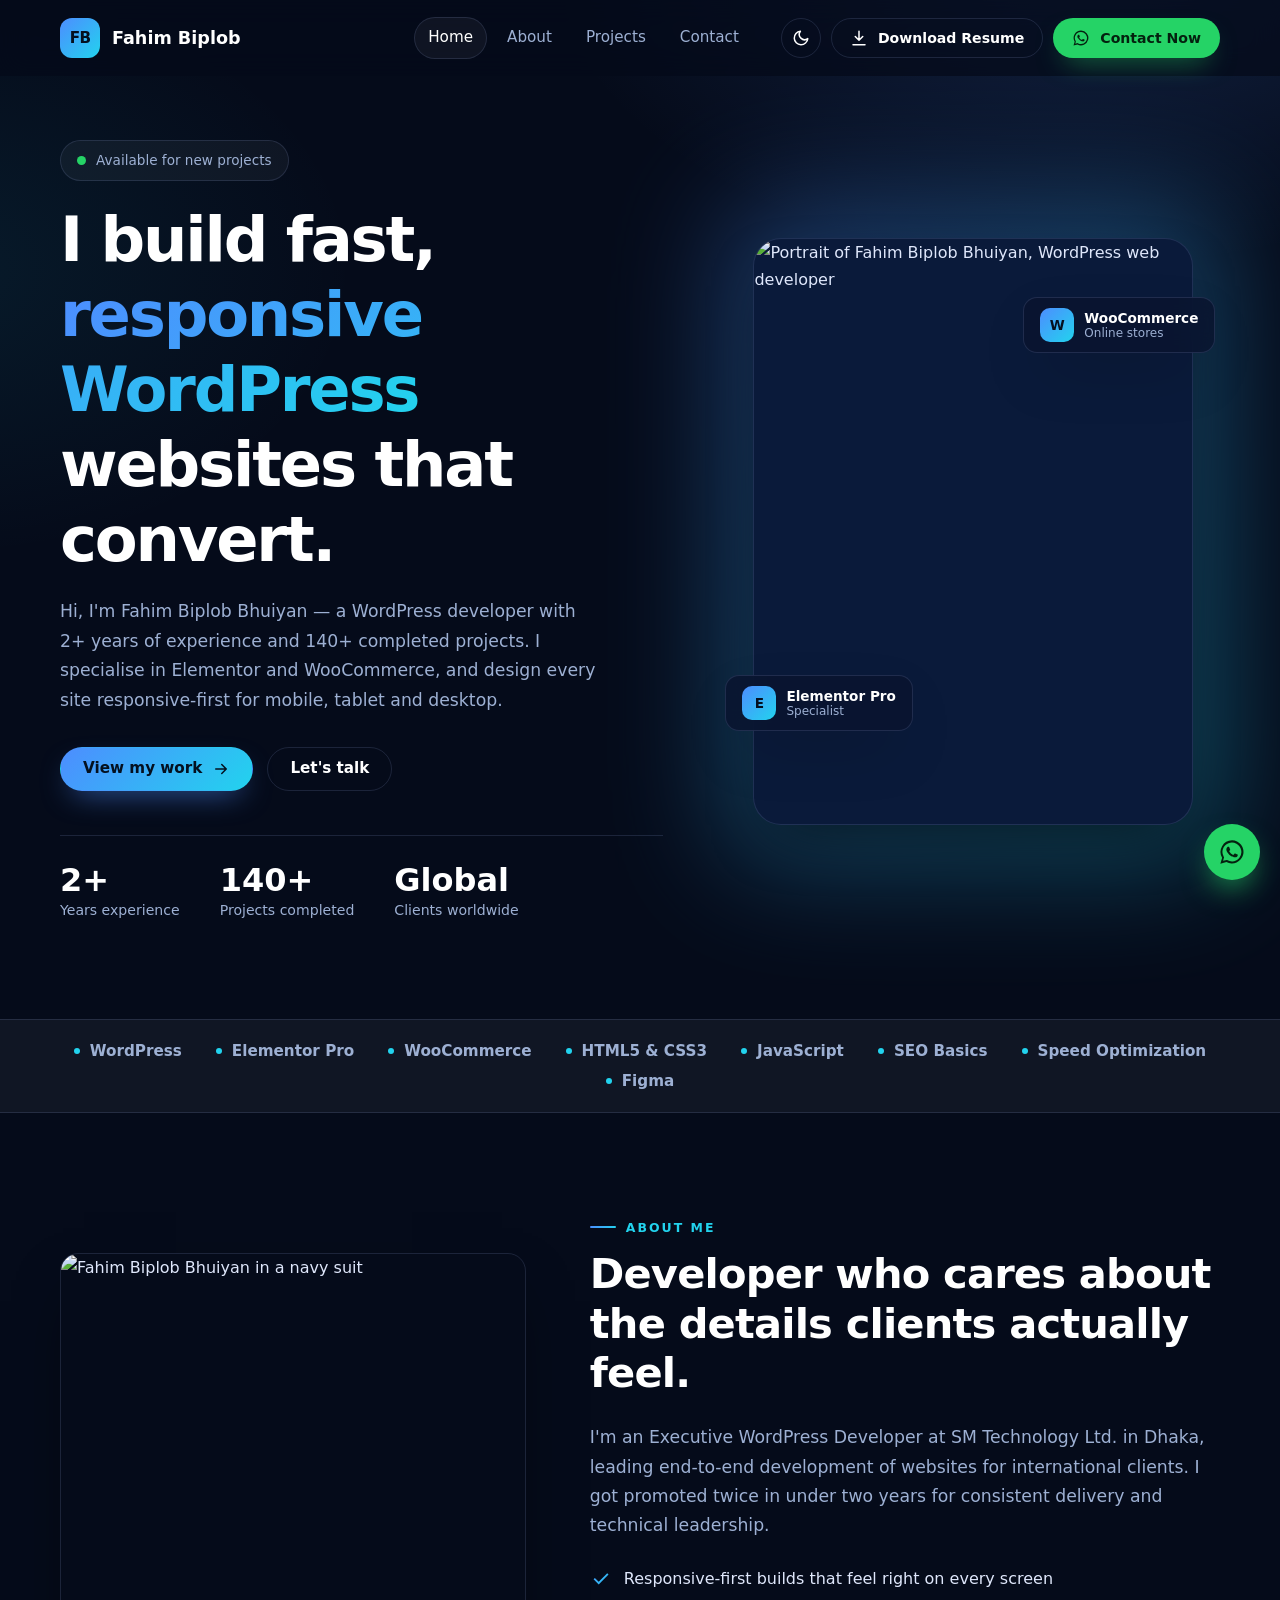
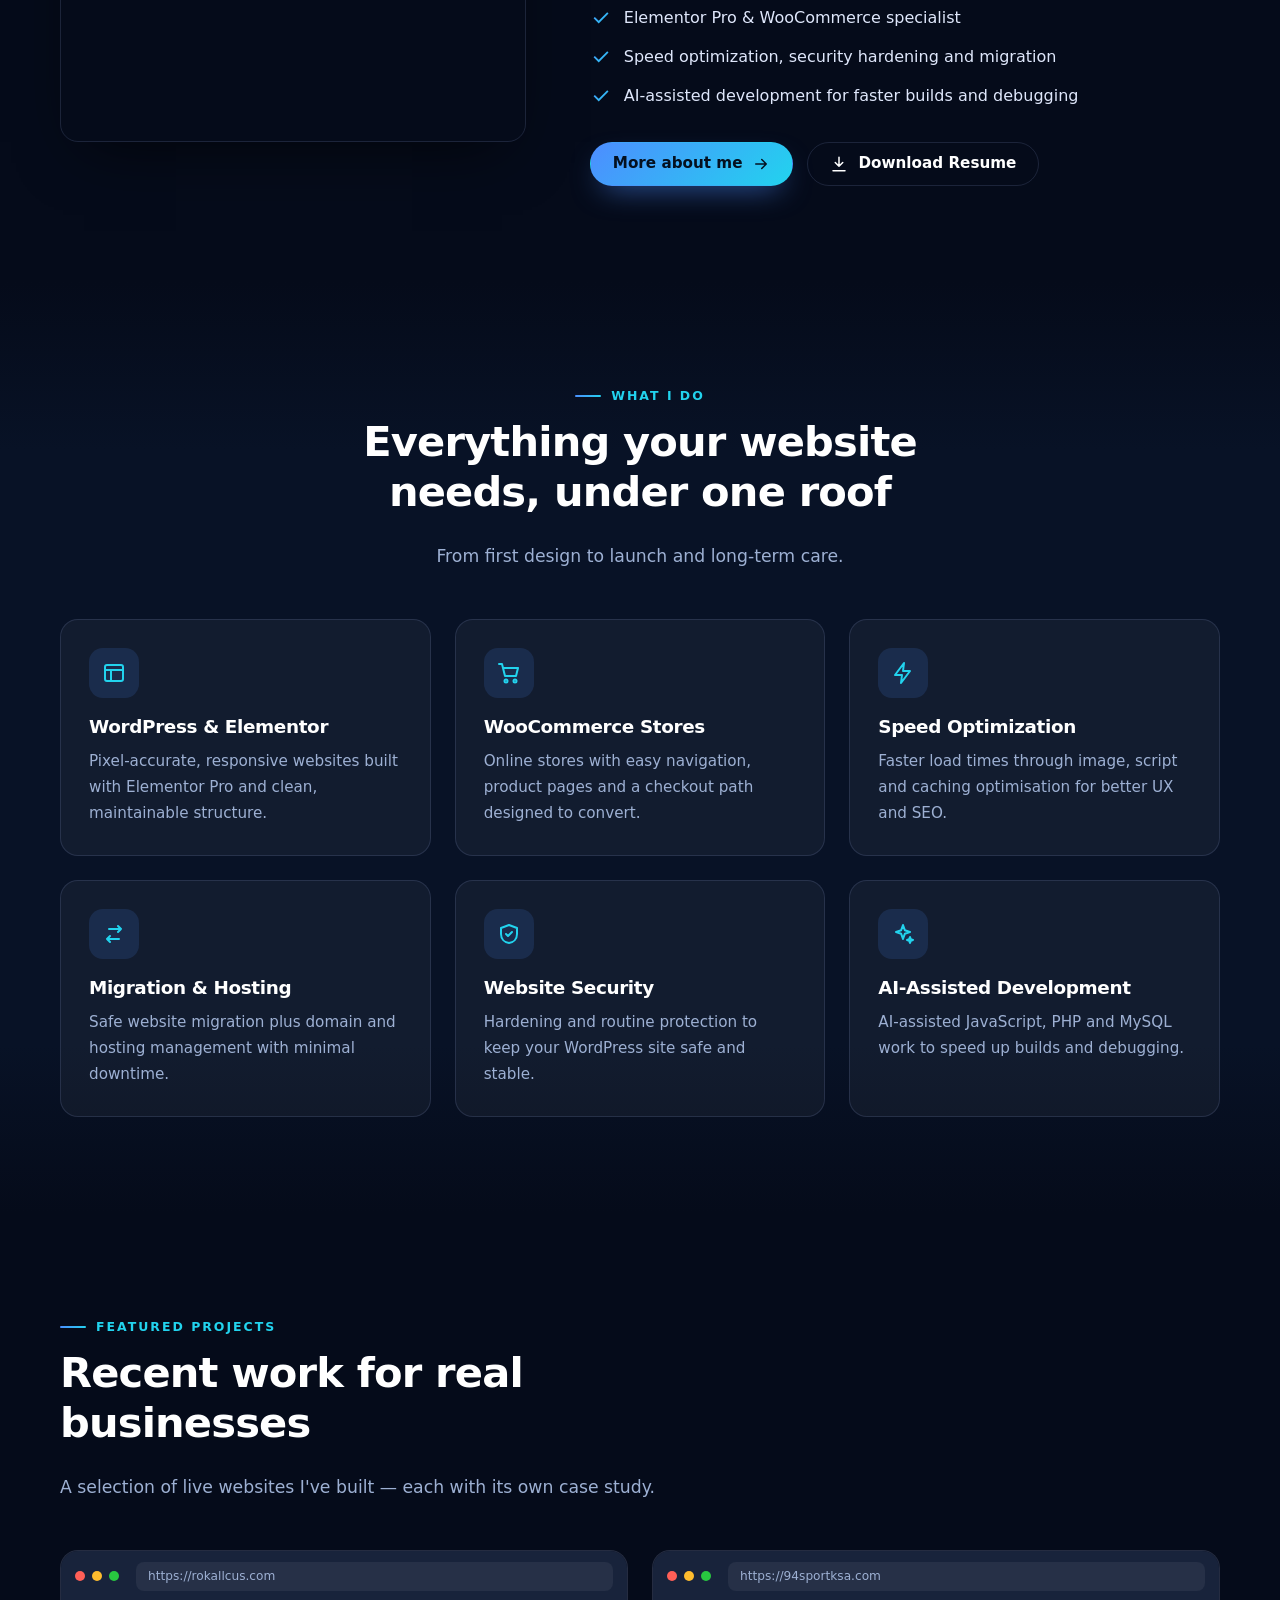
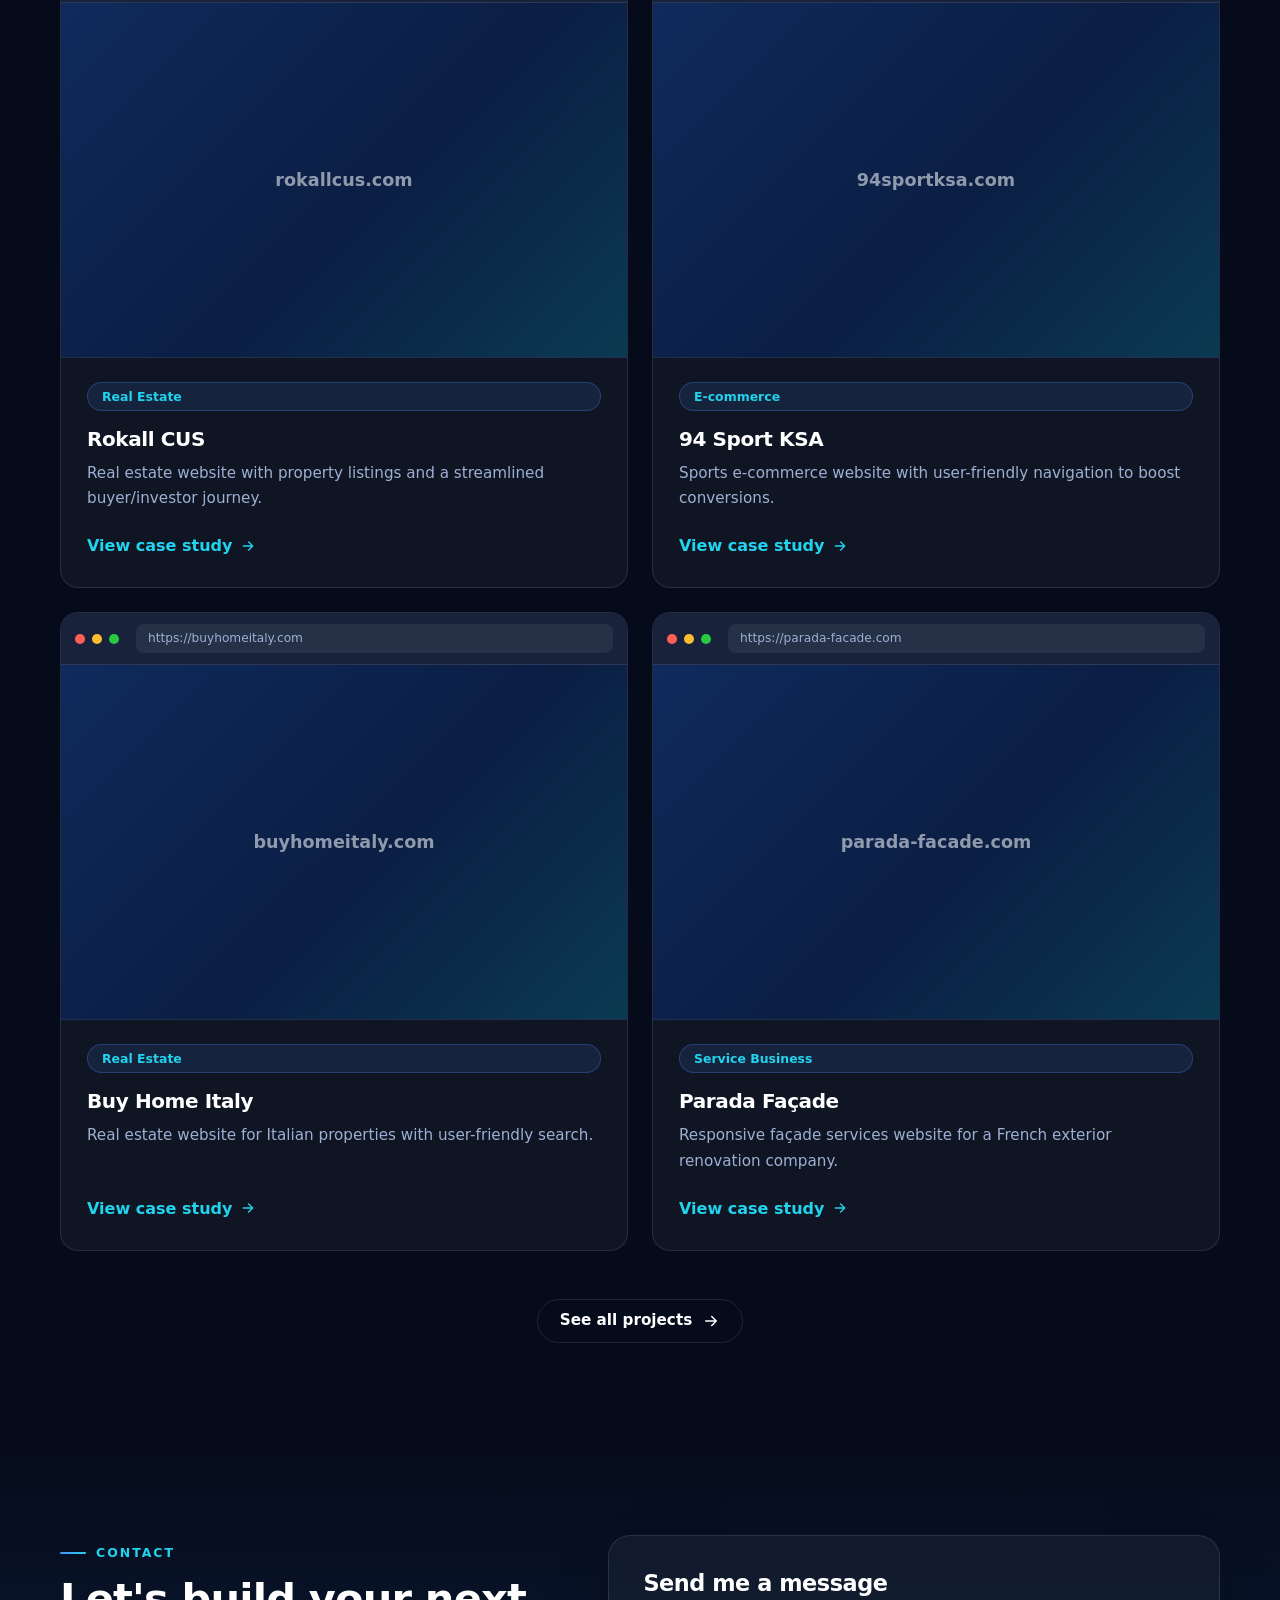
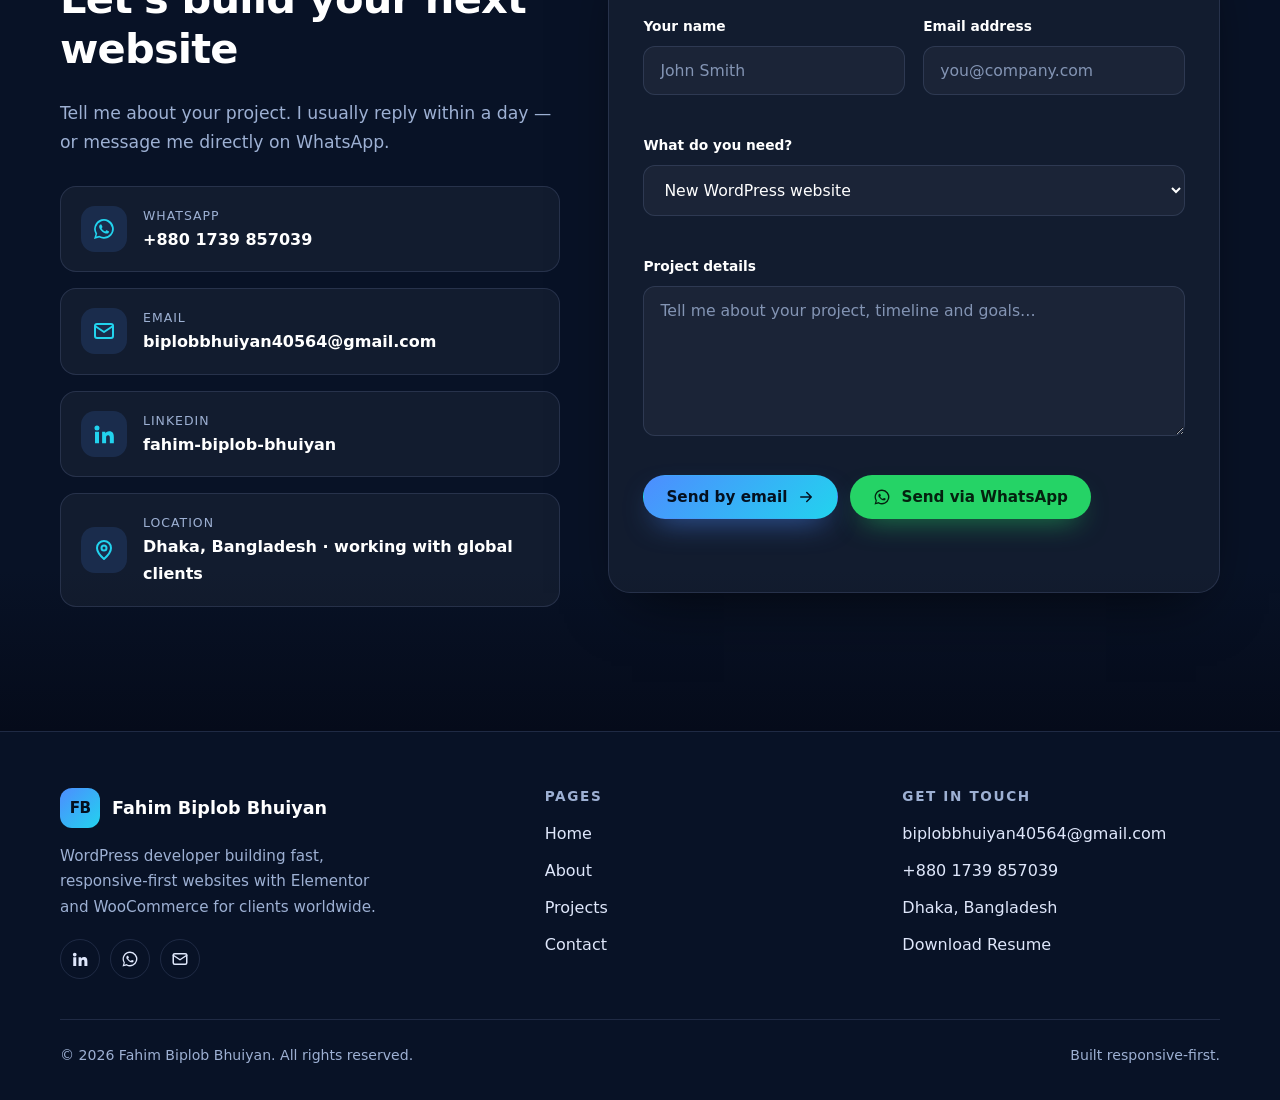
==== commit 2a36e2f9: "Update index.html" ====
--- a/index.html
+++ b/index.html
@@ -15,7 +15,7 @@
 <link rel="preconnect" href="https://fonts.googleapis.com">
 <link rel="preconnect" href="https://fonts.gstatic.com" crossorigin>
 <link href="https://fonts.googleapis.com/css2?family=Inter:wght@400;500;600&family=Sora:wght@500;600;700;800&display=swap" rel="stylesheet">
-<link rel="stylesheet" href="css/style.css">
+<link rel="stylesheet" href="style.css">
 <script>try{if(localStorage.getItem('theme')==='light')document.documentElement.setAttribute('data-theme','light')}catch(e){}</script>
 </head>
 <body data-page="home">
--- a/style.css
+++ b/style.css
@@ -0,0 +1,425 @@
+/* =========================================================
+   Fahim Biplob Bhuiyan — Portfolio
+   Shared stylesheet (all pages)
+   ========================================================= */
+
+:root {
+  --bg: #050b1a;
+  --bg-soft: #081226;
+  --card: rgba(255, 255, 255, 0.045);
+  --card-solid: #0c1730;
+  --border: rgba(148, 170, 220, 0.16);
+  --text: #dfe7fb;
+  --muted: #9db0d3;
+  --heading: #ffffff;
+  --accent: #4d8dff;
+  --accent-2: #22d3ee;
+  --grad: linear-gradient(135deg, #4d8dff 0%, #22d3ee 100%);
+  --wa: #25d366;
+  --wa-dark: #1ebe5b;
+  --radius: 18px;
+  --shadow: 0 24px 60px -24px rgba(0, 0, 0, 0.7);
+  --font-head: "Sora", system-ui, -apple-system, "Segoe UI", sans-serif;
+  --font-body: "Inter", system-ui, -apple-system, "Segoe UI", sans-serif;
+  --container: 1160px;
+  --header-h: 76px;
+}
+
+[data-theme="light"] {
+  --bg: #f4f7ff;
+  --bg-soft: #e9effc;
+  --card: #ffffff;
+  --card-solid: #ffffff;
+  --border: rgba(20, 40, 90, 0.12);
+  --text: #25345a;
+  --muted: #566690;
+  --heading: #0a1330;
+  --shadow: 0 24px 50px -28px rgba(20, 40, 90, 0.35);
+}
+
+*,
+*::before,
+*::after { box-sizing: border-box; }
+
+html { scroll-behavior: smooth; -webkit-text-size-adjust: 100%; }
+
+body {
+  margin: 0;
+  font-family: var(--font-body);
+  font-size: 16px;
+  line-height: 1.7;
+  color: var(--text);
+  background: var(--bg);
+  background-image:
+    radial-gradient(900px 520px at 85% -5%, rgba(77, 141, 255, 0.18), transparent 60%),
+    radial-gradient(700px 480px at -5% 30%, rgba(34, 211, 238, 0.08), transparent 60%);
+  background-attachment: fixed;
+  -webkit-font-smoothing: antialiased;
+  overflow-x: hidden;
+}
+
+img { max-width: 100%; display: block; }
+a { color: inherit; text-decoration: none; }
+ul { margin: 0; padding: 0; list-style: none; }
+h1, h2, h3, h4 { font-family: var(--font-head); color: var(--heading); line-height: 1.2; margin: 0 0 .6em; letter-spacing: -0.02em; }
+p { margin: 0 0 1em; }
+:focus-visible { outline: 2px solid var(--accent-2); outline-offset: 3px; border-radius: 6px; }
+
+.container { width: min(var(--container), 100% - 40px); margin-inline: auto; }
+.skip-link { position: absolute; left: -999px; top: 8px; background: var(--accent); color: #fff; padding: 8px 14px; border-radius: 8px; z-index: 200; }
+.skip-link:focus { left: 12px; }
+
+/* ---------- Buttons ---------- */
+.btn {
+  display: inline-flex; align-items: center; justify-content: center; gap: 10px;
+  padding: 12px 22px; border-radius: 999px; border: 1px solid transparent;
+  font: 600 .95rem/1 var(--font-body); cursor: pointer; white-space: nowrap;
+  transition: transform .2s ease, box-shadow .2s ease, background .2s ease, border-color .2s ease;
+}
+.btn svg { width: 18px; height: 18px; flex: none; }
+.btn:hover { transform: translateY(-2px); }
+.btn-primary { background: var(--grad); color: #04101f; box-shadow: 0 12px 30px -12px rgba(77, 141, 255, .7); }
+.btn-primary:hover { box-shadow: 0 16px 36px -12px rgba(34, 211, 238, .75); }
+.btn-ghost { background: transparent; color: var(--heading); border-color: var(--border); }
+.btn-ghost:hover { border-color: var(--accent-2); background: var(--card); }
+.btn-wa { background: var(--wa); color: #04210f; box-shadow: 0 12px 28px -12px rgba(37, 211, 102, .65); }
+.btn-wa:hover { background: var(--wa-dark); }
+.btn-sm { padding: 10px 18px; font-size: .88rem; }
+.btn-block { width: 100%; }
+
+/* ---------- Header / Navbar ---------- */
+.site-header {
+  position: sticky; top: 0; z-index: 100; height: var(--header-h);
+  background: rgba(5, 11, 26, .72); backdrop-filter: blur(14px); -webkit-backdrop-filter: blur(14px);
+  border-bottom: 1px solid transparent; transition: border-color .25s, background .25s;
+}
+[data-theme="light"] .site-header { background: rgba(244, 247, 255, .8); }
+.site-header.scrolled { border-bottom-color: var(--border); }
+.nav { height: var(--header-h); display: flex; align-items: center; gap: 28px; }
+.brand { display: flex; align-items: center; gap: 12px; font: 700 1.1rem var(--font-head); color: var(--heading); margin-right: auto; }
+.brand-mark {
+  width: 40px; height: 40px; border-radius: 12px; background: var(--grad); color: #04101f;
+  display: grid; place-items: center; font: 800 .95rem var(--font-head); letter-spacing: -0.04em;
+}
+.nav-links { display: flex; align-items: center; gap: 6px; }
+.nav-links a.nav-link { padding: 8px 14px; border-radius: 999px; font-weight: 500; font-size: .95rem; color: var(--muted); transition: color .2s, background .2s; }
+.nav-links a.nav-link:hover { color: var(--heading); background: var(--card); }
+.nav-links a.nav-link.active { color: var(--heading); background: var(--card); box-shadow: inset 0 0 0 1px var(--border); }
+.nav-actions { display: flex; align-items: center; gap: 10px; }
+.theme-toggle {
+  width: 40px; height: 40px; border-radius: 50%; border: 1px solid var(--border); background: transparent;
+  color: var(--heading); display: grid; place-items: center; cursor: pointer; transition: background .2s, border-color .2s;
+}
+.theme-toggle:hover { background: var(--card); border-color: var(--accent-2); }
+.theme-toggle svg { width: 18px; height: 18px; }
+.theme-toggle .i-sun { display: none; }
+[data-theme="light"] .theme-toggle .i-sun { display: block; }
+[data-theme="light"] .theme-toggle .i-moon { display: none; }
+.nav-toggle { display: none; width: 44px; height: 44px; border-radius: 12px; border: 1px solid var(--border); background: var(--card); cursor: pointer; padding: 0; position: relative; }
+.nav-toggle span, .nav-toggle span::before, .nav-toggle span::after {
+  content: ""; position: absolute; left: 50%; top: 50%; width: 20px; height: 2px; background: var(--heading);
+  transform: translate(-50%, -50%); transition: transform .25s, opacity .25s; border-radius: 2px;
+}
+.nav-toggle span::before { transform: translate(-50%, calc(-50% - 6px)); }
+.nav-toggle span::after { transform: translate(-50%, calc(-50% + 6px)); }
+.nav-toggle[aria-expanded="true"] span { background: transparent; }
+.nav-toggle[aria-expanded="true"] span::before { transform: translate(-50%, -50%) rotate(45deg); }
+.nav-toggle[aria-expanded="true"] span::after { transform: translate(-50%, -50%) rotate(-45deg); }
+.nav-mobile-cta { display: none; }
+
+/* ---------- Sections ---------- */
+.section { padding: 96px 0; position: relative; }
+.section-alt { background: linear-gradient(180deg, transparent, var(--bg-soft) 18%, var(--bg-soft) 82%, transparent); }
+.section-head { max-width: 640px; margin-bottom: 48px; }
+.section-head.center { margin-inline: auto; text-align: center; }
+.eyebrow {
+  display: inline-flex; align-items: center; gap: 10px; font: 600 .78rem var(--font-body);
+  letter-spacing: .16em; text-transform: uppercase; color: var(--accent-2); margin-bottom: 14px;
+}
+.eyebrow::before { content: ""; width: 26px; height: 2px; background: var(--grad); border-radius: 2px; }
+.section-title { font-size: clamp(1.8rem, 3.6vw, 2.6rem); }
+.lead { color: var(--muted); font-size: 1.08rem; }
+.gradient-text { background: var(--grad); -webkit-background-clip: text; background-clip: text; color: transparent; }
+
+/* ---------- Hero ---------- */
+.hero { padding: 64px 0 96px; overflow-x: clip; }
+.hero-grid { display: grid; grid-template-columns: 1.1fr .9fr; gap: 64px; align-items: center; }
+.badge {
+  display: inline-flex; align-items: center; gap: 10px; padding: 8px 16px; border-radius: 999px;
+  border: 1px solid var(--border); background: var(--card); font-size: .85rem; font-weight: 500; color: var(--muted);
+}
+.badge .dot { width: 9px; height: 9px; border-radius: 50%; background: var(--wa); box-shadow: 0 0 0 0 rgba(37, 211, 102, .6); animation: pulse 2s infinite; }
+@keyframes pulse { 70% { box-shadow: 0 0 0 10px rgba(37, 211, 102, 0); } 100% { box-shadow: 0 0 0 0 rgba(37, 211, 102, 0); } }
+.hero h1 { font-size: clamp(2.3rem, 5.2vw, 3.9rem); margin: 22px 0 20px; letter-spacing: -0.035em; }
+.hero p.lead { max-width: 540px; margin-bottom: 32px; }
+.hero-cta { display: flex; flex-wrap: wrap; gap: 14px; margin-bottom: 44px; }
+.stats { display: flex; flex-wrap: wrap; gap: 14px 40px; padding-top: 28px; border-top: 1px solid var(--border); }
+.stat strong { display: block; font: 700 2rem/1 var(--font-head); color: var(--heading); }
+.stat span { font-size: .88rem; color: var(--muted); }
+
+.hero-visual { position: relative; justify-self: center; width: min(100%, 440px); }
+.hero-visual::before {
+  content: ""; position: absolute; inset: -6%; border-radius: 40px; background: var(--grad); opacity: .35; filter: blur(60px); z-index: 0;
+}
+.photo-frame {
+  position: relative; z-index: 1; border-radius: 28px; overflow: hidden; border: 1px solid var(--border);
+  box-shadow: var(--shadow); aspect-ratio: 3 / 4; background: #0a1a3a;
+}
+.photo-frame img { width: 100%; height: 100%; object-fit: cover; object-position: center top; }
+.float-chip {
+  position: absolute; z-index: 2; display: flex; align-items: center; gap: 10px; padding: 10px 16px; border-radius: 14px;
+  background: rgba(10, 21, 48, .85); backdrop-filter: blur(10px); border: 1px solid var(--border); color: #fff;
+  font: 600 .85rem var(--font-body); box-shadow: var(--shadow); animation: float 6s ease-in-out infinite;
+}
+.float-chip small { display: block; font-weight: 400; color: #9db0d3; font-size: .75rem; }
+.float-chip i { width: 34px; height: 34px; border-radius: 10px; background: var(--grad); display: grid; place-items: center; color: #04101f; font-style: normal; font-weight: 800; }
+.chip-a { left: -28px; bottom: 16%; }
+.chip-b { right: -22px; top: 10%; animation-delay: -3s; }
+@keyframes float { 50% { transform: translateY(-10px); } }
+
+/* ---------- Skills strip ---------- */
+.skills-strip { border-block: 1px solid var(--border); padding: 22px 0; background: var(--card); }
+.skills-strip ul { display: flex; flex-wrap: wrap; justify-content: center; gap: 12px 34px; color: var(--muted); font: 600 .95rem var(--font-head); }
+.skills-strip li { display: flex; align-items: center; gap: 10px; }
+.skills-strip li::before { content: ""; width: 6px; height: 6px; border-radius: 50%; background: var(--accent-2); }
+
+/* ---------- Cards / grids ---------- */
+.grid { display: grid; gap: 24px; }
+.grid-2 { grid-template-columns: repeat(2, 1fr); }
+.grid-3 { grid-template-columns: repeat(3, 1fr); }
+.grid-4 { grid-template-columns: repeat(4, 1fr); }
+.card {
+  background: var(--card); border: 1px solid var(--border); border-radius: var(--radius); padding: 28px;
+  transition: transform .25s, border-color .25s, box-shadow .25s;
+}
+.card:hover { transform: translateY(-4px); border-color: rgba(77, 141, 255, .5); box-shadow: var(--shadow); }
+.icon-box { width: 50px; height: 50px; border-radius: 14px; display: grid; place-items: center; background: rgba(77, 141, 255, .14); color: var(--accent-2); margin-bottom: 18px; }
+.icon-box svg { width: 24px; height: 24px; }
+.card h3 { font-size: 1.15rem; }
+.card p { color: var(--muted); margin: 0; font-size: .95rem; }
+
+.chip {
+  display: inline-block; padding: 6px 14px; border-radius: 999px; background: rgba(77, 141, 255, .12);
+  border: 1px solid rgba(77, 141, 255, .28); color: var(--accent-2); font: 600 .78rem var(--font-body);
+}
+.chips { display: flex; flex-wrap: wrap; gap: 10px; }
+.chips .chip { color: var(--text); background: var(--card); border-color: var(--border); font-weight: 500; font-size: .85rem; padding: 8px 16px; }
+
+/* ---------- About preview ---------- */
+.about-grid { display: grid; grid-template-columns: .85fr 1.15fr; gap: 64px; align-items: center; }
+.about-photo { border-radius: var(--radius); overflow: hidden; border: 1px solid var(--border); aspect-ratio: 4 / 4.2; position: relative; box-shadow: var(--shadow); }
+.about-photo img { width: 100%; height: 100%; object-fit: cover; object-position: center 12%; }
+.check-list { display: grid; gap: 12px; margin: 24px 0 32px; }
+.check-list li { display: flex; gap: 12px; align-items: flex-start; color: var(--text); }
+.check-list li::before {
+  content: ""; flex: none; width: 22px; height: 22px; margin-top: 2px; border-radius: 50%; background: var(--grad);
+  -webkit-mask: url("data:image/svg+xml;utf8,<svg xmlns='http://www.w3.org/2000/svg' viewBox='0 0 24 24'><path d='M9.5 16.2 5.3 12l-1.4 1.4 5.6 5.6L20.2 8.3l-1.4-1.4z'/></svg>") center/contain no-repeat;
+  mask: url("data:image/svg+xml;utf8,<svg xmlns='http://www.w3.org/2000/svg' viewBox='0 0 24 24'><path d='M9.5 16.2 5.3 12l-1.4 1.4 5.6 5.6L20.2 8.3l-1.4-1.4z'/></svg>") center/contain no-repeat;
+}
+
+/* ---------- Browser mockup + project cards ---------- */
+.browser { border-radius: 14px; overflow: hidden; border: 1px solid var(--border); background: var(--card-solid); box-shadow: var(--shadow); }
+.browser-bar { display: flex; align-items: center; gap: 7px; padding: 11px 14px; background: rgba(255, 255, 255, .05); border-bottom: 1px solid var(--border); }
+.browser-bar i { width: 10px; height: 10px; border-radius: 50%; background: #ff5f57; }
+.browser-bar i:nth-child(2) { background: #febc2e; }
+.browser-bar i:nth-child(3) { background: #28c840; }
+.browser-bar span { margin-left: 10px; flex: 1; padding: 4px 12px; border-radius: 8px; background: rgba(255, 255, 255, .06); color: var(--muted); font-size: .76rem; overflow: hidden; text-overflow: ellipsis; white-space: nowrap; }
+.shot {
+  position: relative; aspect-ratio: 16 / 10; overflow: hidden;
+  background: linear-gradient(135deg, #0f2a5c, #0b1e44 55%, #0a3a52);
+  display: grid; place-items: center; color: rgba(255, 255, 255, .55); font: 700 1.1rem var(--font-head); text-align: center; padding: 20px;
+}
+.shot img { position: absolute; inset: 0; width: 100%; height: 100%; object-fit: cover; object-position: top center; transition: transform .6s ease; }
+.shot-full { aspect-ratio: auto; height: min(620px, 70vh); overflow-y: auto; display: block; padding: 0; }
+.shot-full img { position: static; height: auto; width: 100%; object-fit: initial; }
+.shot-full .shot-fallback { position: absolute; inset: 0; display: grid; place-items: center; }
+
+.project-card { display: flex; flex-direction: column; border-radius: var(--radius); background: var(--card); border: 1px solid var(--border); overflow: hidden; transition: transform .25s, border-color .25s, box-shadow .25s; }
+.project-card:hover { transform: translateY(-6px); border-color: rgba(77, 141, 255, .55); box-shadow: var(--shadow); }
+.project-card:hover .shot img { transform: scale(1.04); }
+.project-card .browser { border: 0; border-radius: 0; box-shadow: none; border-bottom: 1px solid var(--border); }
+.project-body { padding: 24px 26px 28px; display: flex; flex-direction: column; gap: 6px; flex: 1; }
+.project-body h3 { font-size: 1.25rem; margin: 10px 0 4px; }
+.project-body p { color: var(--muted); font-size: .95rem; margin-bottom: 14px; }
+.link-arrow { margin-top: auto; font-weight: 600; color: var(--accent-2); display: inline-flex; align-items: center; gap: 8px; }
+.link-arrow svg { width: 16px; height: 16px; transition: transform .2s; }
+.project-card:hover .link-arrow svg { transform: translateX(5px); }
+.project-card[hidden] { display: none; }
+
+.filters { display: flex; flex-wrap: wrap; gap: 10px; margin-bottom: 40px; }
+.filter-btn { padding: 10px 20px; border-radius: 999px; border: 1px solid var(--border); background: transparent; color: var(--muted); font: 600 .9rem var(--font-body); cursor: pointer; transition: all .2s; }
+.filter-btn:hover { color: var(--heading); border-color: var(--accent-2); }
+.filter-btn.active { background: var(--grad); color: #04101f; border-color: transparent; }
+
+/* ---------- Page hero (inner pages) ---------- */
+.page-hero { padding: 72px 0 40px; }
+.breadcrumb { display: flex; flex-wrap: wrap; gap: 8px; font-size: .88rem; color: var(--muted); margin-bottom: 20px; }
+.breadcrumb a:hover { color: var(--accent-2); }
+.breadcrumb li + li::before { content: "/"; margin-right: 8px; opacity: .5; }
+.page-hero h1 { font-size: clamp(2.1rem, 4.6vw, 3.4rem); max-width: 820px; }
+.page-hero .lead { max-width: 680px; }
+
+/* ---------- Timeline ---------- */
+.timeline { position: relative; display: grid; gap: 28px; padding-left: 34px; }
+.timeline::before { content: ""; position: absolute; left: 8px; top: 8px; bottom: 8px; width: 2px; background: linear-gradient(var(--accent), transparent); border-radius: 2px; }
+.t-item { position: relative; background: var(--card); border: 1px solid var(--border); border-radius: var(--radius); padding: 26px 28px; }
+.t-item::before { content: ""; position: absolute; left: -34px; top: 30px; width: 18px; height: 18px; border-radius: 50%; background: var(--bg); border: 4px solid var(--accent-2); box-sizing: border-box; }
+.t-date { font: 600 .8rem var(--font-body); letter-spacing: .08em; text-transform: uppercase; color: var(--accent-2); }
+.t-item h3 { font-size: 1.2rem; margin: 6px 0 2px; }
+.t-sub { color: var(--muted); font-size: .92rem; margin-bottom: 14px; }
+.t-item ul { display: grid; gap: 8px; }
+.t-item li { position: relative; padding-left: 18px; color: var(--text); font-size: .95rem; }
+.t-item li::before { content: ""; position: absolute; left: 0; top: .7em; width: 7px; height: 7px; border-radius: 50%; background: var(--accent); }
+
+.two-col { display: grid; grid-template-columns: 1fr 1fr; gap: 56px; }
+.edu-item { padding: 20px 0; border-bottom: 1px solid var(--border); }
+.edu-item:last-child { border-bottom: 0; }
+.edu-item h4 { font-size: 1.05rem; margin-bottom: 4px; }
+.edu-item p { margin: 0; color: var(--muted); font-size: .92rem; }
+.skill-group { margin-bottom: 26px; }
+.skill-group h4 { font-size: .85rem; letter-spacing: .12em; text-transform: uppercase; color: var(--muted); margin-bottom: 14px; }
+
+/* ---------- Project detail ---------- */
+.meta-grid { display: grid; grid-template-columns: repeat(4, 1fr); gap: 24px; margin-top: 36px; padding: 26px 30px; background: var(--card); border: 1px solid var(--border); border-radius: var(--radius); }
+.meta-grid dt { font-size: .76rem; letter-spacing: .12em; text-transform: uppercase; color: var(--muted); margin-bottom: 6px; }
+.meta-grid dd { margin: 0; font-weight: 600; color: var(--heading); }
+.case-layout { display: grid; grid-template-columns: 1fr 340px; gap: 56px; align-items: start; }
+.case-main h2 { font-size: 1.6rem; margin-top: 2.2em; }
+.case-main h2:first-child { margin-top: 0; }
+.case-main p, .case-main li { color: var(--text); }
+.case-main ul.bullets { display: grid; gap: 12px; margin: 0 0 1em; }
+.case-main ul.bullets li { position: relative; padding-left: 28px; }
+.case-main ul.bullets li::before { content: ""; position: absolute; left: 0; top: .55em; width: 14px; height: 2px; background: var(--grad); }
+.case-side { position: sticky; top: calc(var(--header-h) + 24px); display: grid; gap: 20px; }
+.side-card { background: var(--card); border: 1px solid var(--border); border-radius: var(--radius); padding: 26px; }
+.side-card h3 { font-size: 1rem; margin-bottom: 16px; }
+.side-card .btn + .btn { margin-top: 12px; }
+.output-grid { display: grid; grid-template-columns: repeat(2, 1fr); gap: 18px; margin-top: 18px; }
+.output-grid .card { padding: 22px; }
+.output-grid .card h3 { font-size: 1.02rem; margin-bottom: 6px; }
+.pn-nav { display: grid; grid-template-columns: 1fr 1fr; gap: 20px; margin-top: 64px; }
+.pn-link { display: block; padding: 24px 28px; border: 1px solid var(--border); border-radius: var(--radius); background: var(--card); transition: border-color .2s, transform .2s; }
+.pn-link:hover { border-color: var(--accent-2); transform: translateY(-3px); }
+.pn-link small { color: var(--muted); display: block; margin-bottom: 4px; }
+.pn-link strong { font: 700 1.1rem var(--font-head); color: var(--heading); }
+.pn-link.next { text-align: right; }
+
+/* ---------- Preview modal ---------- */
+dialog.preview { width: min(1100px, 94vw); height: min(760px, 88vh); padding: 0; border: 1px solid var(--border); border-radius: 18px; background: var(--card-solid); color: var(--text); overflow: hidden; }
+dialog.preview::backdrop { background: rgba(2, 6, 16, .78); backdrop-filter: blur(4px); }
+.preview-bar { display: flex; align-items: center; gap: 12px; padding: 12px 16px; border-bottom: 1px solid var(--border); }
+.preview-bar strong { margin-right: auto; font: 600 .9rem var(--font-head); color: var(--heading); overflow: hidden; text-overflow: ellipsis; white-space: nowrap; }
+.preview-close { width: 38px; height: 38px; border-radius: 50%; border: 1px solid var(--border); background: transparent; color: var(--heading); font-size: 1.2rem; cursor: pointer; }
+.preview-body { position: relative; height: calc(100% - 63px); background: #fff; }
+.preview-body iframe { width: 100%; height: 100%; border: 0; }
+.preview-note { position: absolute; left: 0; right: 0; bottom: 0; padding: 10px 16px; font-size: .82rem; text-align: center; background: rgba(5, 11, 26, .92); color: var(--muted); }
+
+/* ---------- Contact ---------- */
+.contact-grid { display: grid; grid-template-columns: .9fr 1.1fr; gap: 48px; align-items: start; }
+.contact-list { display: grid; gap: 16px; margin: 28px 0; }
+.contact-item { display: flex; align-items: center; gap: 16px; padding: 18px 20px; border: 1px solid var(--border); border-radius: 16px; background: var(--card); transition: border-color .2s, transform .2s; }
+a.contact-item:hover { border-color: var(--accent-2); transform: translateX(4px); }
+.contact-item .icon-box { margin: 0; flex: none; width: 46px; height: 46px; }
+.contact-item small { display: block; color: var(--muted); font-size: .78rem; letter-spacing: .08em; text-transform: uppercase; }
+.contact-item strong { color: var(--heading); font-weight: 600; word-break: break-word; }
+.form { background: var(--card); border: 1px solid var(--border); border-radius: 22px; padding: 34px; display: grid; gap: 18px; box-shadow: var(--shadow); }
+.form h3 { margin: 0; font-size: 1.4rem; }
+.form-row { display: grid; grid-template-columns: 1fr 1fr; gap: 18px; }
+.field { display: grid; gap: 8px; }
+.field label { font-size: .86rem; font-weight: 600; color: var(--heading); }
+.field input, .field select, .field textarea {
+  width: 100%; padding: 14px 16px; border-radius: 12px; border: 1px solid var(--border); background: rgba(255, 255, 255, .04);
+  color: var(--heading); font: 400 .98rem var(--font-body); transition: border-color .2s, box-shadow .2s;
+}
+[data-theme="light"] .field input, [data-theme="light"] .field select, [data-theme="light"] .field textarea { background: #f4f7ff; }
+.field textarea { min-height: 150px; resize: vertical; }
+.field select option { color: #111; }
+.field input::placeholder, .field textarea::placeholder { color: var(--muted); opacity: .8; }
+.field input:focus, .field select:focus, .field textarea:focus { outline: none; border-color: var(--accent); box-shadow: 0 0 0 4px rgba(77, 141, 255, .18); }
+.field.invalid input, .field.invalid textarea, .field.invalid select { border-color: #ff6b6b; }
+.field .err { color: #ff8585; font-size: .8rem; min-height: 1em; }
+.form-actions { display: flex; flex-wrap: wrap; gap: 12px; }
+.form-status { font-size: .92rem; min-height: 1.4em; margin: 0; }
+.form-status.ok { color: #4ade80; }
+.form-status.bad { color: #ff8585; }
+.hp { position: absolute; left: -9999px; }
+
+.cta-band { padding: 56px; border-radius: 28px; text-align: center; background: linear-gradient(135deg, rgba(77, 141, 255, .22), rgba(34, 211, 238, .12)); border: 1px solid var(--border); }
+.cta-band h2 { font-size: clamp(1.7rem, 3.4vw, 2.4rem); }
+.cta-band p { max-width: 560px; margin-inline: auto; color: var(--muted); }
+.cta-band .hero-cta { justify-content: center; margin: 28px 0 0; }
+
+/* ---------- Footer ---------- */
+.site-footer { border-top: 1px solid var(--border); padding: 56px 0 32px; background: var(--bg-soft); }
+.footer-grid { display: grid; grid-template-columns: 1.4fr 1fr 1fr; gap: 40px; margin-bottom: 40px; }
+.footer-grid h4 { font-size: .85rem; letter-spacing: .12em; text-transform: uppercase; color: var(--muted); margin-bottom: 16px; }
+.footer-grid li + li { margin-top: 10px; }
+.footer-grid a:hover { color: var(--accent-2); }
+.footer-grid p { color: var(--muted); max-width: 340px; font-size: .95rem; }
+.footer-bottom { display: flex; flex-wrap: wrap; justify-content: space-between; gap: 12px; padding-top: 24px; border-top: 1px solid var(--border); color: var(--muted); font-size: .88rem; }
+.socials { display: flex; gap: 10px; margin-top: 18px; }
+.socials a { width: 40px; height: 40px; border-radius: 50%; border: 1px solid var(--border); display: grid; place-items: center; transition: all .2s; }
+.socials a:hover { border-color: var(--accent-2); background: var(--card); transform: translateY(-2px); }
+.socials svg { width: 18px; height: 18px; }
+
+.wa-float {
+  position: fixed; right: 20px; bottom: 20px; z-index: 90; width: 56px; height: 56px; border-radius: 50%; background: var(--wa);
+  display: grid; place-items: center; color: #04210f; box-shadow: 0 14px 30px -8px rgba(37, 211, 102, .7); transition: transform .2s;
+}
+.wa-float:hover { transform: scale(1.08); }
+.wa-float svg { width: 28px; height: 28px; }
+
+/* ---------- Reveal animation ---------- */
+.js .reveal { opacity: 0; transform: translateY(26px); transition: opacity .7s ease, transform .7s ease; }
+.js .reveal.in { opacity: 1; transform: none; }
+@media (prefers-reduced-motion: reduce) {
+  html { scroll-behavior: auto; }
+  *, *::before, *::after { animation: none !important; transition: none !important; }
+  .js .reveal { opacity: 1; transform: none; }
+}
+
+/* ---------- Responsive ---------- */
+@media (max-width: 1080px) {
+  .grid-4 { grid-template-columns: repeat(2, 1fr); }
+  .case-layout { grid-template-columns: 1fr; }
+  .case-side { position: static; grid-template-columns: 1fr 1fr; }
+  .nav-actions .btn { display: none; }
+}
+
+@media (max-width: 920px) {
+  .nav-toggle { display: block; }
+  .nav { gap: 12px; }
+  .nav-links {
+    position: absolute; top: var(--header-h); left: 0; right: 0; flex-direction: column; align-items: stretch; gap: 4px;
+    padding: 18px 20px 24px; background: var(--bg); border-bottom: 1px solid var(--border);
+    transform: translateY(-12px); opacity: 0; visibility: hidden; transition: all .25s ease;
+  }
+  .nav-links.open { transform: none; opacity: 1; visibility: visible; }
+  .nav-links a.nav-link { padding: 14px 16px; border-radius: 12px; font-size: 1rem; }
+  .nav-mobile-cta { display: grid; gap: 12px; margin-top: 12px; }
+  .hero { padding-top: 40px; }
+  .hero-grid, .about-grid, .contact-grid, .two-col { grid-template-columns: 1fr; gap: 48px; }
+  .hero-visual { order: -1; width: min(100%, 360px); }
+  .chip-a { left: -10px; }
+  .chip-b { right: -10px; }
+  .grid-3 { grid-template-columns: repeat(2, 1fr); }
+  .footer-grid { grid-template-columns: 1fr 1fr; }
+  .footer-grid > :first-child { grid-column: 1 / -1; }
+  .meta-grid { grid-template-columns: repeat(2, 1fr); }
+}
+
+@media (max-width: 640px) {
+  .section { padding: 72px 0; }
+  .grid-2, .grid-3, .grid-4, .form-row, .output-grid, .case-side, .pn-nav { grid-template-columns: 1fr; }
+  .hero h1 { letter-spacing: -0.03em; }
+  .hero-cta .btn { flex: 1 1 100%; }
+  .stats { gap: 18px 28px; }
+  .form { padding: 24px 20px; }
+  .cta-band { padding: 40px 22px; }
+  .meta-grid { grid-template-columns: 1fr; padding: 22px; }
+  .pn-link.next { text-align: left; }
+  .footer-grid { grid-template-columns: 1fr; }
+  .brand span:last-child { font-size: 1rem; }
+  .float-chip { padding: 8px 12px; }
+  .wa-float { right: 14px; bottom: 14px; }
+}
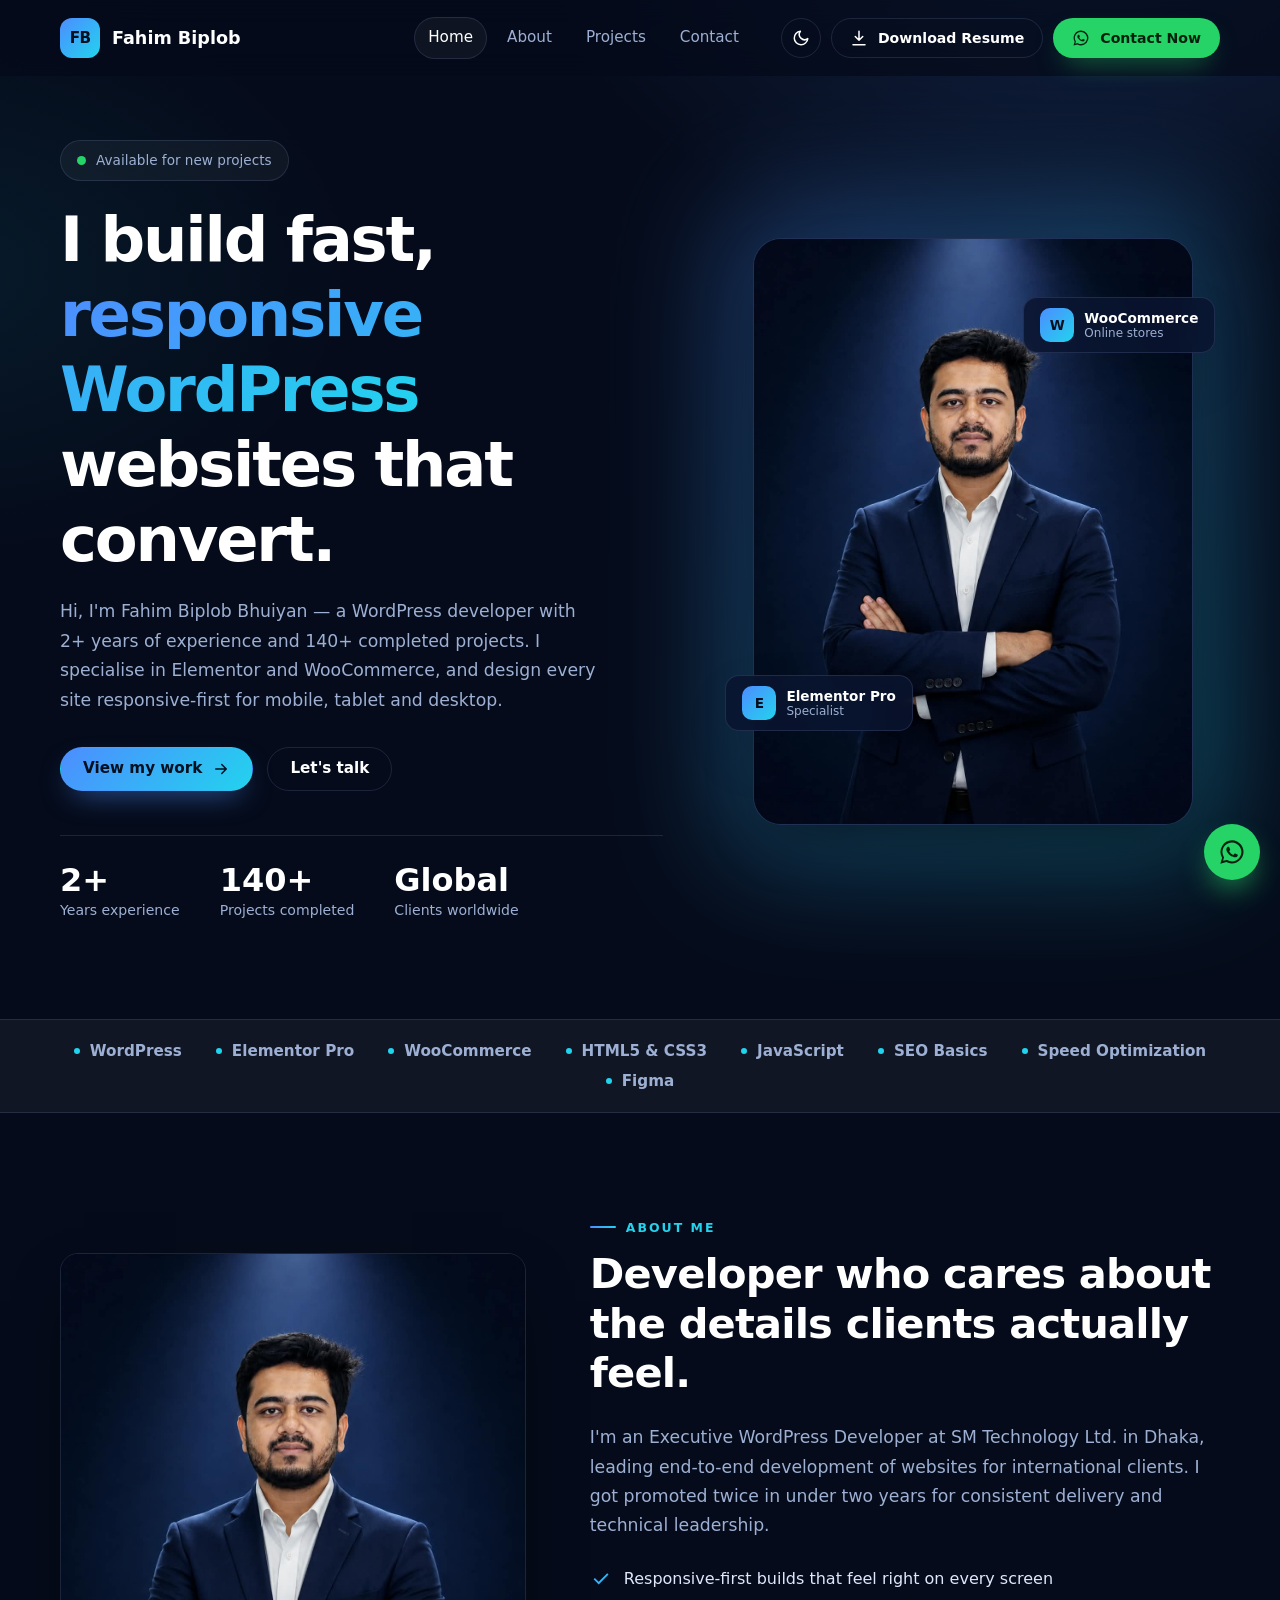
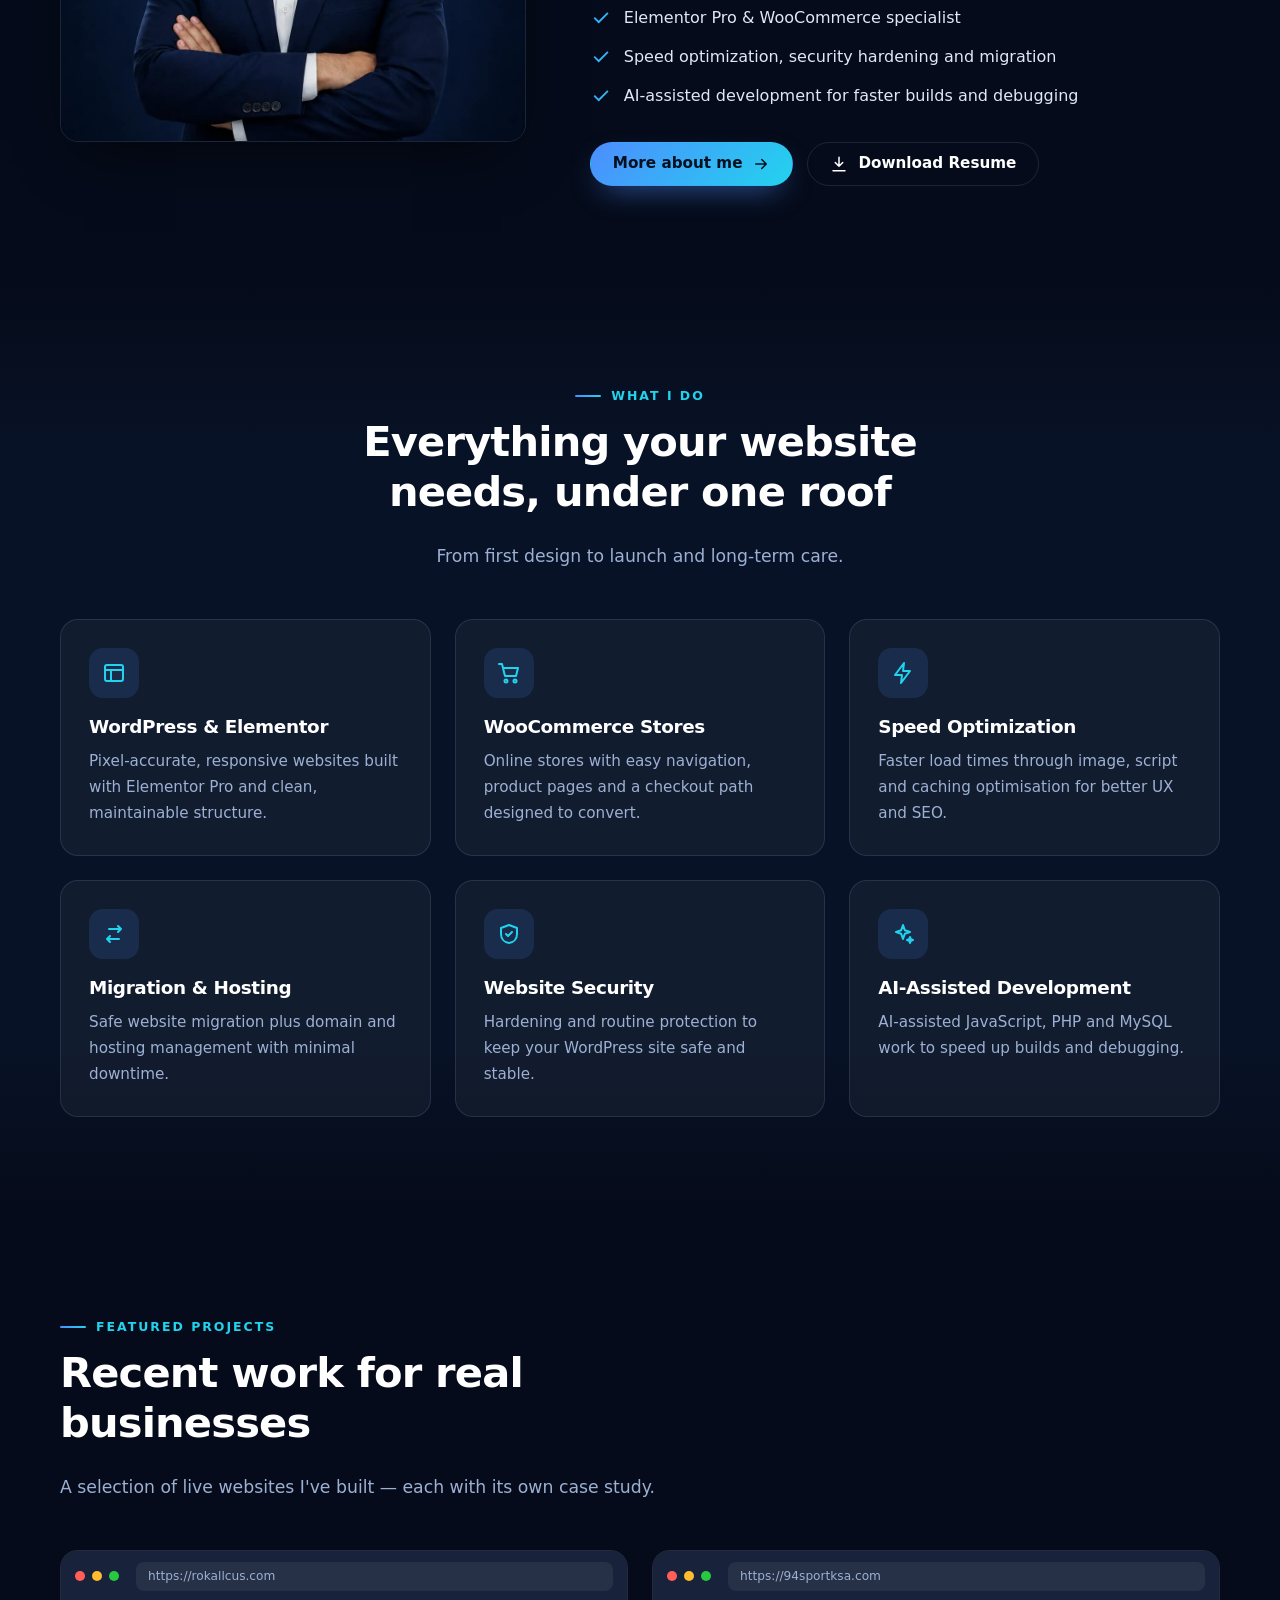
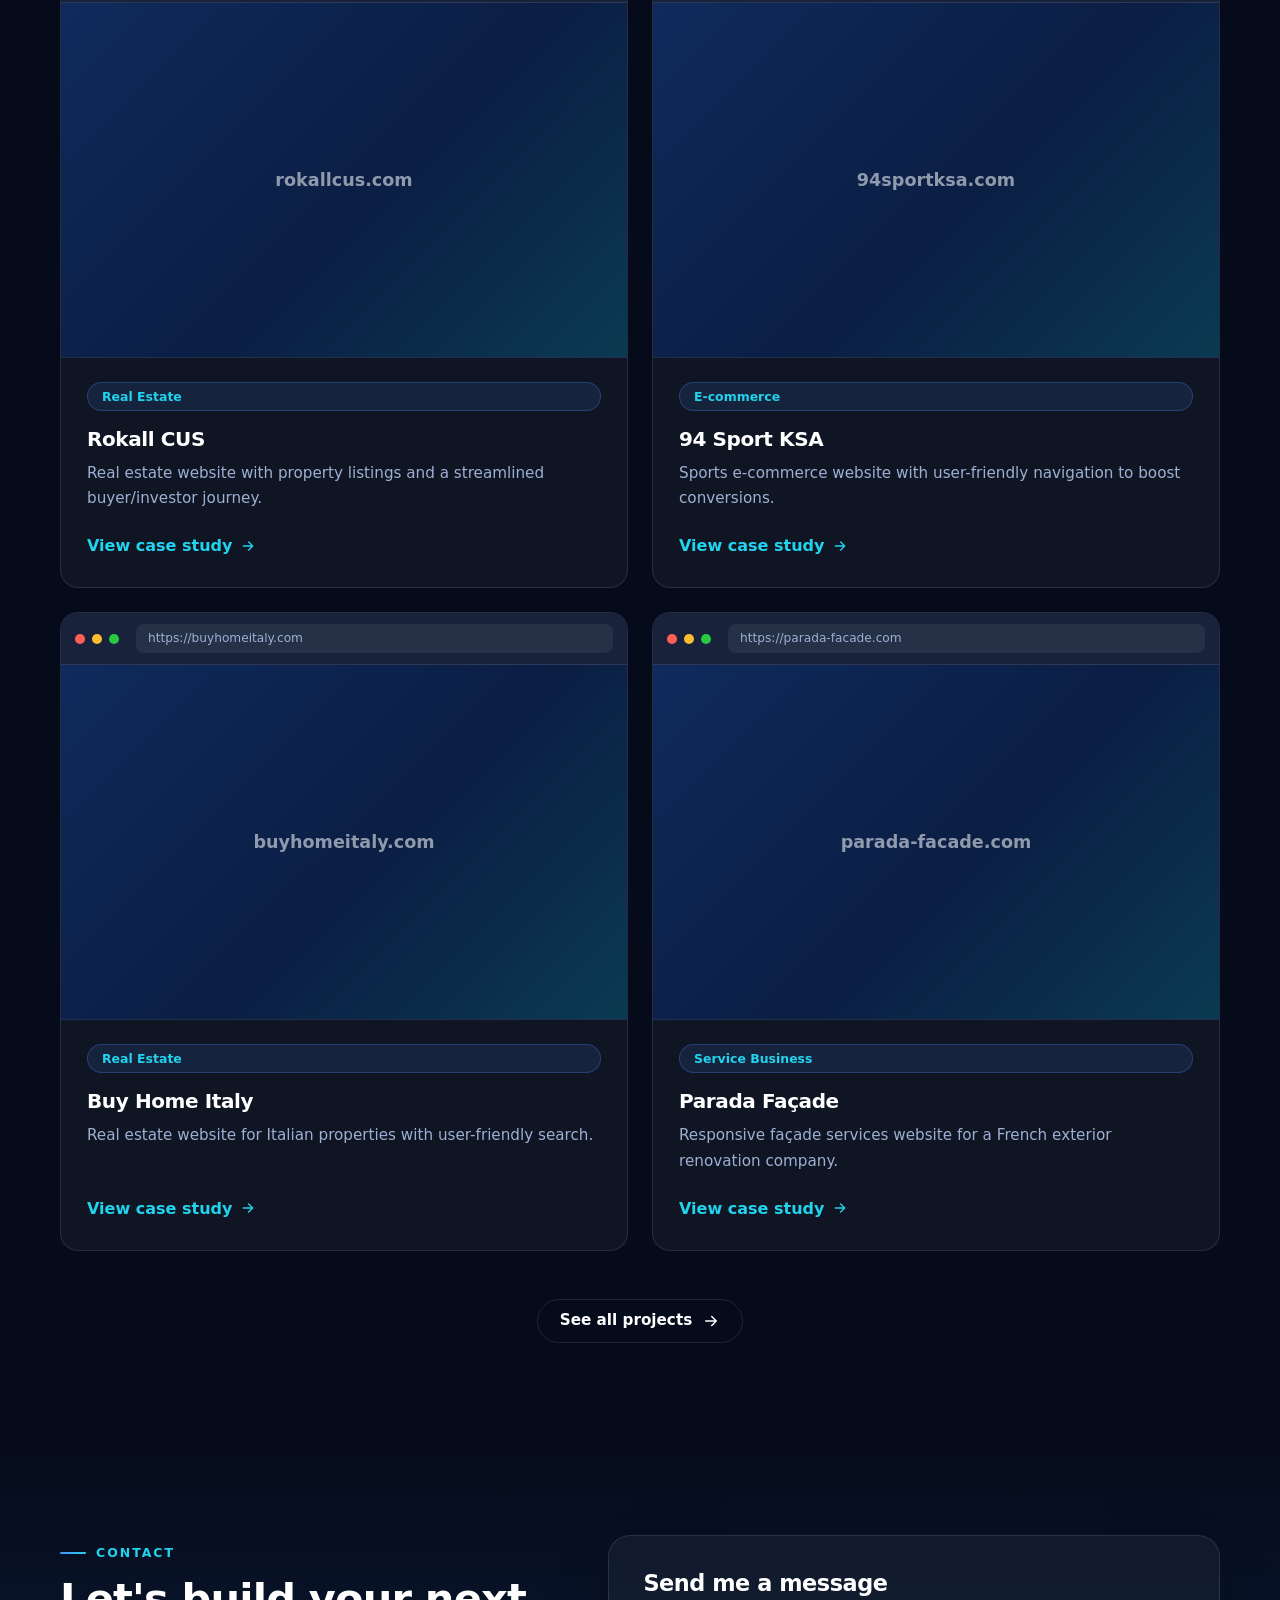
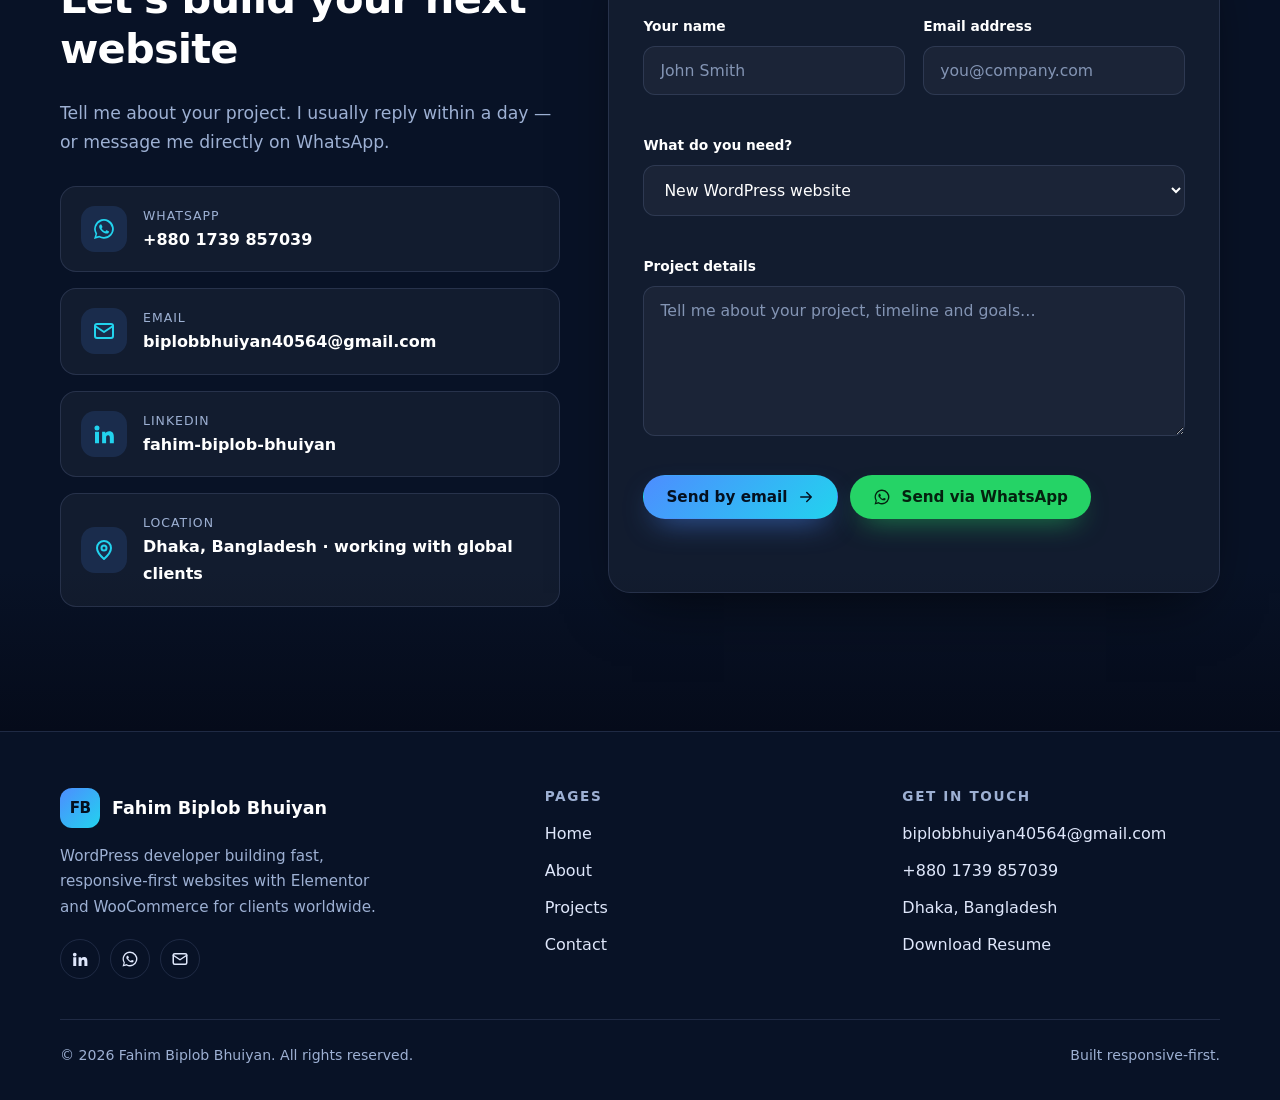
==== commit 1f267fa0: "Update index.html" ====
--- a/index.html
+++ b/index.html
@@ -10,7 +10,7 @@
 <meta property="og:type" content="website">
 <meta property="og:title" content="Fahim Biplob Bhuiyan — WordPress Web Developer">
 <meta property="og:description" content="WordPress developer with 2+ years of experience and 140+ projects. Elementor & WooCommerce specialist building fast, responsive-first websites for global clients.">
-<meta property="og:image" content="assets/fahim-biplob-bhuiyan.jpeg">
+<meta property="og:image" content="fahim-biplob-bhuiyan.jpeg">
 <link rel="icon" href="data:image/svg+xml,%3Csvg xmlns='http://www.w3.org/2000/svg' viewBox='0 0 64 64'%3E%3Crect width='64' height='64' rx='16' fill='%234d8dff'/%3E%3Ctext x='32' y='42' font-family='Arial' font-weight='800' font-size='28' text-anchor='middle' fill='%2304101f'%3EFB%3C/text%3E%3C/svg%3E">
 <link rel="preconnect" href="https://fonts.googleapis.com">
 <link rel="preconnect" href="https://fonts.gstatic.com" crossorigin>
@@ -26,13 +26,13 @@
     <nav class="nav-links" id="nav-menu" aria-label="Main">
       <a class="nav-link active" href="index.html" aria-current="page">Home</a><a class="nav-link" href="about.html">About</a><a class="nav-link" href="projects.html">Projects</a><a class="nav-link" href="contact.html">Contact</a>
       <div class="nav-mobile-cta">
-        <a class="btn btn-ghost" href="assets/Fahim-Biplob-Bhuiyan-Resume.pdf" target="_blank" rel="noopener" download><svg viewBox="0 0 24 24" fill="none" stroke="currentColor" stroke-width="2" stroke-linecap="round" stroke-linejoin="round"><path d="M12 3v12m0 0 5-5m-5 5-5-5M4 21h16"/></svg> Download Resume</a>
+        <a class="btn btn-ghost" href="Fahim-Biplob-Bhuiyan-Resume.pdf" target="_blank" rel="noopener" download><svg viewBox="0 0 24 24" fill="none" stroke="currentColor" stroke-width="2" stroke-linecap="round" stroke-linejoin="round"><path d="M12 3v12m0 0 5-5m-5 5-5-5M4 21h16"/></svg> Download Resume</a>
         <a class="btn btn-wa" href="https://wa.me/8801739857039" target="_blank" rel="noopener"><svg viewBox="0 0 24 24" fill="currentColor"><path d="M12.04 2a9.9 9.9 0 0 0-8.5 14.9L2 22l5.25-1.38A9.9 9.9 0 1 0 12.04 2Zm0 18.1c-1.5 0-2.97-.4-4.25-1.16l-.3-.18-3.12.82.83-3.04-.2-.32A8.1 8.1 0 1 1 12.04 20.1Zm4.45-6.06c-.24-.12-1.44-.71-1.66-.79-.22-.08-.39-.12-.55.12-.16.24-.63.79-.77.95-.14.16-.28.18-.52.06-.24-.12-1.02-.38-1.94-1.2-.72-.64-1.2-1.43-1.34-1.67-.14-.24-.02-.37.1-.49.11-.11.24-.28.36-.42.12-.14.16-.24.24-.4.08-.16.04-.3-.02-.42-.06-.12-.55-1.32-.75-1.8-.2-.47-.4-.41-.55-.42h-.47c-.16 0-.42.06-.64.3-.22.24-.84.82-.84 2s.86 2.32.98 2.48c.12.16 1.69 2.58 4.1 3.62.57.25 1.02.4 1.37.5.58.18 1.1.16 1.51.1.46-.07 1.44-.59 1.64-1.16.2-.57.2-1.06.14-1.16-.06-.1-.22-.16-.46-.28Z"/></svg> Contact Now</a>
       </div>
     </nav>
     <div class="nav-actions">
       <button class="theme-toggle" type="button" data-theme-toggle aria-label="Toggle light / dark theme"><svg class="i-moon" viewBox="0 0 24 24" fill="none" stroke="currentColor" stroke-width="2" stroke-linecap="round" stroke-linejoin="round"><path d="M21 12.8A9 9 0 1 1 11.2 3a7 7 0 0 0 9.8 9.8Z"/></svg><svg class="i-sun" viewBox="0 0 24 24" fill="none" stroke="currentColor" stroke-width="2" stroke-linecap="round" stroke-linejoin="round"><circle cx="12" cy="12" r="4"/><path d="M12 2v2m0 16v2M4.9 4.9l1.4 1.4m11.4 11.4 1.4 1.4M2 12h2m16 0h2M4.9 19.1l1.4-1.4m11.4-11.4 1.4-1.4"/></svg></button>
-      <a class="btn btn-ghost btn-sm" href="assets/Fahim-Biplob-Bhuiyan-Resume.pdf" target="_blank" rel="noopener" download><svg viewBox="0 0 24 24" fill="none" stroke="currentColor" stroke-width="2" stroke-linecap="round" stroke-linejoin="round"><path d="M12 3v12m0 0 5-5m-5 5-5-5M4 21h16"/></svg> Download Resume</a>
+      <a class="btn btn-ghost btn-sm" href="Fahim-Biplob-Bhuiyan-Resume.pdf" target="_blank" rel="noopener" download><svg viewBox="0 0 24 24" fill="none" stroke="currentColor" stroke-width="2" stroke-linecap="round" stroke-linejoin="round"><path d="M12 3v12m0 0 5-5m-5 5-5-5M4 21h16"/></svg> Download Resume</a>
       <a class="btn btn-wa btn-sm" href="https://wa.me/8801739857039" target="_blank" rel="noopener"><svg viewBox="0 0 24 24" fill="currentColor"><path d="M12.04 2a9.9 9.9 0 0 0-8.5 14.9L2 22l5.25-1.38A9.9 9.9 0 1 0 12.04 2Zm0 18.1c-1.5 0-2.97-.4-4.25-1.16l-.3-.18-3.12.82.83-3.04-.2-.32A8.1 8.1 0 1 1 12.04 20.1Zm4.45-6.06c-.24-.12-1.44-.71-1.66-.79-.22-.08-.39-.12-.55.12-.16.24-.63.79-.77.95-.14.16-.28.18-.52.06-.24-.12-1.02-.38-1.94-1.2-.72-.64-1.2-1.43-1.34-1.67-.14-.24-.02-.37.1-.49.11-.11.24-.28.36-.42.12-.14.16-.24.24-.4.08-.16.04-.3-.02-.42-.06-.12-.55-1.32-.75-1.8-.2-.47-.4-.41-.55-.42h-.47c-.16 0-.42.06-.64.3-.22.24-.84.82-.84 2s.86 2.32.98 2.48c.12.16 1.69 2.58 4.1 3.62.57.25 1.02.4 1.37.5.58.18 1.1.16 1.51.1.46-.07 1.44-.59 1.64-1.16.2-.57.2-1.06.14-1.16-.06-.1-.22-.16-.46-.28Z"/></svg> Contact Now</a>
     </div>
     <button class="nav-toggle" type="button" aria-expanded="false" aria-controls="nav-menu" aria-label="Open menu"><span></span></button>
@@ -57,7 +57,7 @@
       </div>
     </div>
     <div class="hero-visual">
-      <div class="photo-frame"><img src="assets/fahim-biplob-bhuiyan.jpeg" alt="Portrait of Fahim Biplob Bhuiyan, WordPress web developer" width="1086" height="1448" fetchpriority="high"></div>
+      <div class="photo-frame"><img src="fahim-biplob-bhuiyan.jpeg" alt="Portrait of Fahim Biplob Bhuiyan, WordPress web developer" width="1086" height="1448" fetchpriority="high"></div>
       <div class="float-chip chip-a"><i>E</i><span>Elementor Pro<small>Specialist</small></span></div>
       <div class="float-chip chip-b"><i>W</i><span>WooCommerce<small>Online stores</small></span></div>
     </div>
@@ -70,7 +70,7 @@
 
 <section class="section" id="about">
   <div class="container about-grid">
-    <div class="about-photo reveal"><img src="assets/fahim-biplob-bhuiyan.jpeg" alt="Fahim Biplob Bhuiyan in a navy suit" loading="lazy" width="1086" height="1448"></div>
+    <div class="about-photo reveal"><img src="fahim-biplob-bhuiyan.jpeg" alt="Fahim Biplob Bhuiyan in a navy suit" loading="lazy" width="1086" height="1448"></div>
     <div class="reveal">
       <span class="eyebrow">About me</span>
       <h2 class="section-title">Developer who cares about the details clients actually feel.</h2>
@@ -83,7 +83,7 @@
       </ul>
       <div class="hero-cta" style="margin:0">
         <a class="btn btn-primary" href="about.html">More about me <svg viewBox="0 0 24 24" fill="none" stroke="currentColor" stroke-width="2" stroke-linecap="round" stroke-linejoin="round"><path d="M5 12h14M13 6l6 6-6 6"/></svg></a>
-        <a class="btn btn-ghost" href="assets/Fahim-Biplob-Bhuiyan-Resume.pdf" target="_blank" rel="noopener" download><svg viewBox="0 0 24 24" fill="none" stroke="currentColor" stroke-width="2" stroke-linecap="round" stroke-linejoin="round"><path d="M12 3v12m0 0 5-5m-5 5-5-5M4 21h16"/></svg> Download Resume</a>
+        <a class="btn btn-ghost" href="Fahim-Biplob-Bhuiyan-Resume.pdf" target="_blank" rel="noopener" download><svg viewBox="0 0 24 24" fill="none" stroke="currentColor" stroke-width="2" stroke-linecap="round" stroke-linejoin="round"><path d="M12 3v12m0 0 5-5m-5 5-5-5M4 21h16"/></svg> Download Resume</a>
       </div>
     </div>
   </div>
@@ -113,7 +113,7 @@
       <p class="lead">A selection of live websites I've built — each with its own case study.</p>
     </div>
     <div class="grid grid-2"><a class="project-card reveal" href="project-2.html" data-cat="realestate" style="transition-delay:0ms">
-  <div class="browser"><div class="browser-bar"><i></i><i></i><i></i><span>https://rokallcus.com</span></div><div class="shot"><span>rokallcus.com</span><img src="assets/projects/project-2.jpg" data-fb="https://s0.wp.com/mshots/v1/https%3A%2F%2Frokallcus.com?w=1200&h=750" onerror="if(this.dataset.fb){this.src=this.dataset.fb;this.dataset.fb=''}else{this.style.display='none'}" alt="Screenshot of the Rokall CUS website" loading="lazy" width="1200" height="750"></div></div>
+  <div class="browser"><div class="browser-bar"><i></i><i></i><i></i><span>https://rokallcus.com</span></div><div class="shot"><span>rokallcus.com</span><img src="projects/project-2.jpg" data-fb="https://s0.wp.com/mshots/v1/https%3A%2F%2Frokallcus.com?w=1200&h=750" onerror="if(this.dataset.fb){this.src=this.dataset.fb;this.dataset.fb=''}else{this.style.display='none'}" alt="Screenshot of the Rokall CUS website" loading="lazy" width="1200" height="750"></div></div>
   <div class="project-body">
     <span class="chip">Real Estate</span>
     <h3>Rokall CUS</h3>
@@ -122,7 +122,7 @@
   </div>
 </a>
 <a class="project-card reveal" href="project-5.html" data-cat="ecommerce" style="transition-delay:90ms">
-  <div class="browser"><div class="browser-bar"><i></i><i></i><i></i><span>https://94sportksa.com</span></div><div class="shot"><span>94sportksa.com</span><img src="assets/projects/project-5.jpg" data-fb="https://s0.wp.com/mshots/v1/https%3A%2F%2F94sportksa.com?w=1200&h=750" onerror="if(this.dataset.fb){this.src=this.dataset.fb;this.dataset.fb=''}else{this.style.display='none'}" alt="Screenshot of the 94 Sport KSA website" loading="lazy" width="1200" height="750"></div></div>
+  <div class="browser"><div class="browser-bar"><i></i><i></i><i></i><span>https://94sportksa.com</span></div><div class="shot"><span>94sportksa.com</span><img src="projects/project-5.jpg" data-fb="https://s0.wp.com/mshots/v1/https%3A%2F%2F94sportksa.com?w=1200&h=750" onerror="if(this.dataset.fb){this.src=this.dataset.fb;this.dataset.fb=''}else{this.style.display='none'}" alt="Screenshot of the 94 Sport KSA website" loading="lazy" width="1200" height="750"></div></div>
   <div class="project-body">
     <span class="chip">E-commerce</span>
     <h3>94 Sport KSA</h3>
@@ -131,7 +131,7 @@
   </div>
 </a>
 <a class="project-card reveal" href="project-4.html" data-cat="realestate" style="transition-delay:180ms">
-  <div class="browser"><div class="browser-bar"><i></i><i></i><i></i><span>https://buyhomeitaly.com</span></div><div class="shot"><span>buyhomeitaly.com</span><img src="assets/projects/project-4.jpg" data-fb="https://s0.wp.com/mshots/v1/https%3A%2F%2Fbuyhomeitaly.com?w=1200&h=750" onerror="if(this.dataset.fb){this.src=this.dataset.fb;this.dataset.fb=''}else{this.style.display='none'}" alt="Screenshot of the Buy Home Italy website" loading="lazy" width="1200" height="750"></div></div>
+  <div class="browser"><div class="browser-bar"><i></i><i></i><i></i><span>https://buyhomeitaly.com</span></div><div class="shot"><span>buyhomeitaly.com</span><img src="projects/project-4.jpg" data-fb="https://s0.wp.com/mshots/v1/https%3A%2F%2Fbuyhomeitaly.com?w=1200&h=750" onerror="if(this.dataset.fb){this.src=this.dataset.fb;this.dataset.fb=''}else{this.style.display='none'}" alt="Screenshot of the Buy Home Italy website" loading="lazy" width="1200" height="750"></div></div>
   <div class="project-body">
     <span class="chip">Real Estate</span>
     <h3>Buy Home Italy</h3>
@@ -140,7 +140,7 @@
   </div>
 </a>
 <a class="project-card reveal" href="project-1.html" data-cat="service" style="transition-delay:270ms">
-  <div class="browser"><div class="browser-bar"><i></i><i></i><i></i><span>https://parada-facade.com</span></div><div class="shot"><span>parada-facade.com</span><img src="assets/projects/project-1.jpg" data-fb="https://s0.wp.com/mshots/v1/https%3A%2F%2Fparada-facade.com?w=1200&h=750" onerror="if(this.dataset.fb){this.src=this.dataset.fb;this.dataset.fb=''}else{this.style.display='none'}" alt="Screenshot of the Parada Façade website" loading="lazy" width="1200" height="750"></div></div>
+  <div class="browser"><div class="browser-bar"><i></i><i></i><i></i><span>https://parada-facade.com</span></div><div class="shot"><span>parada-facade.com</span><img src="projects/project-1.jpg" data-fb="https://s0.wp.com/mshots/v1/https%3A%2F%2Fparada-facade.com?w=1200&h=750" onerror="if(this.dataset.fb){this.src=this.dataset.fb;this.dataset.fb=''}else{this.style.display='none'}" alt="Screenshot of the Parada Façade website" loading="lazy" width="1200" height="750"></div></div>
   <div class="project-body">
     <span class="chip">Service Business</span>
     <h3>Parada Façade</h3>
@@ -220,7 +220,7 @@
           <li><a href="mailto:biplobbhuiyan40564@gmail.com">biplobbhuiyan40564@gmail.com</a></li>
           <li><a href="tel:+8801739857039">+880 1739 857039</a></li>
           <li>Dhaka, Bangladesh</li>
-          <li><a href="assets/Fahim-Biplob-Bhuiyan-Resume.pdf" target="_blank" rel="noopener" download>Download Resume</a></li>
+          <li><a href="Fahim-Biplob-Bhuiyan-Resume.pdf" target="_blank" rel="noopener" download>Download Resume</a></li>
         </ul>
       </div>
     </div>
